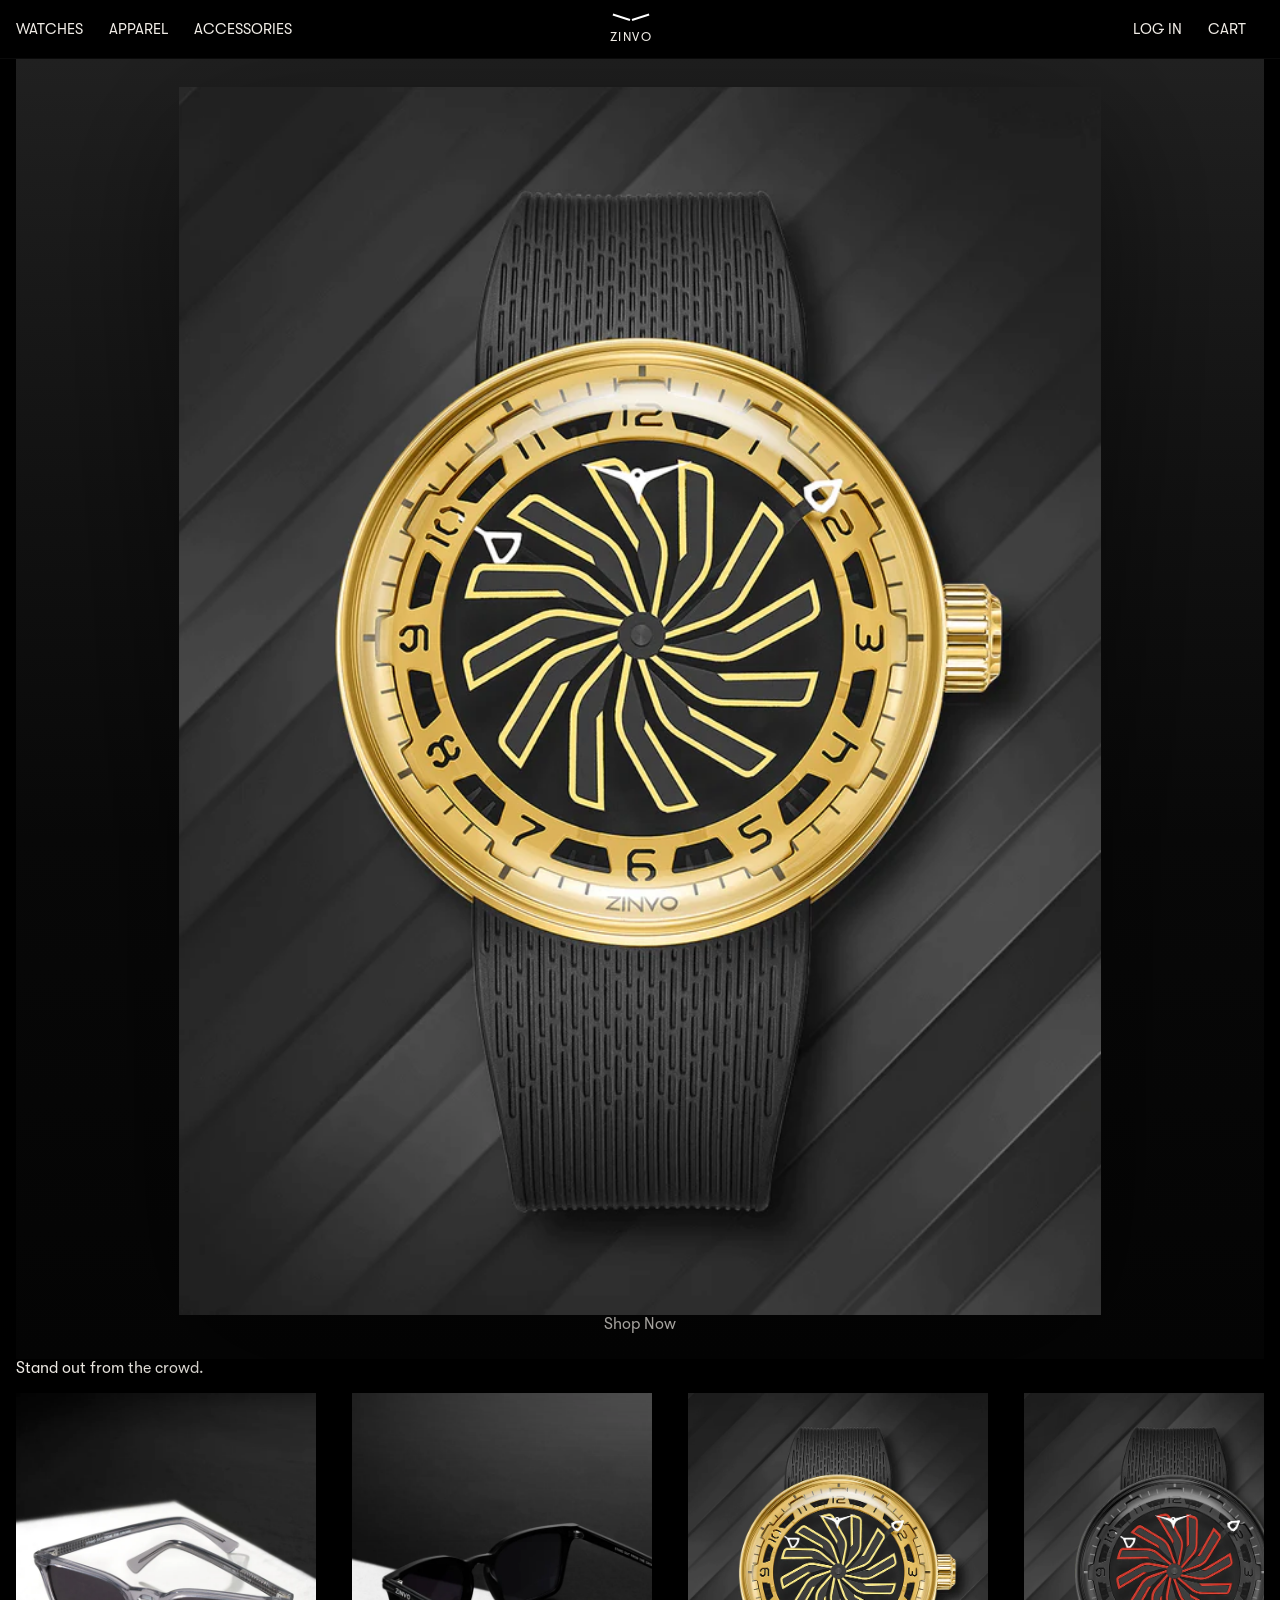
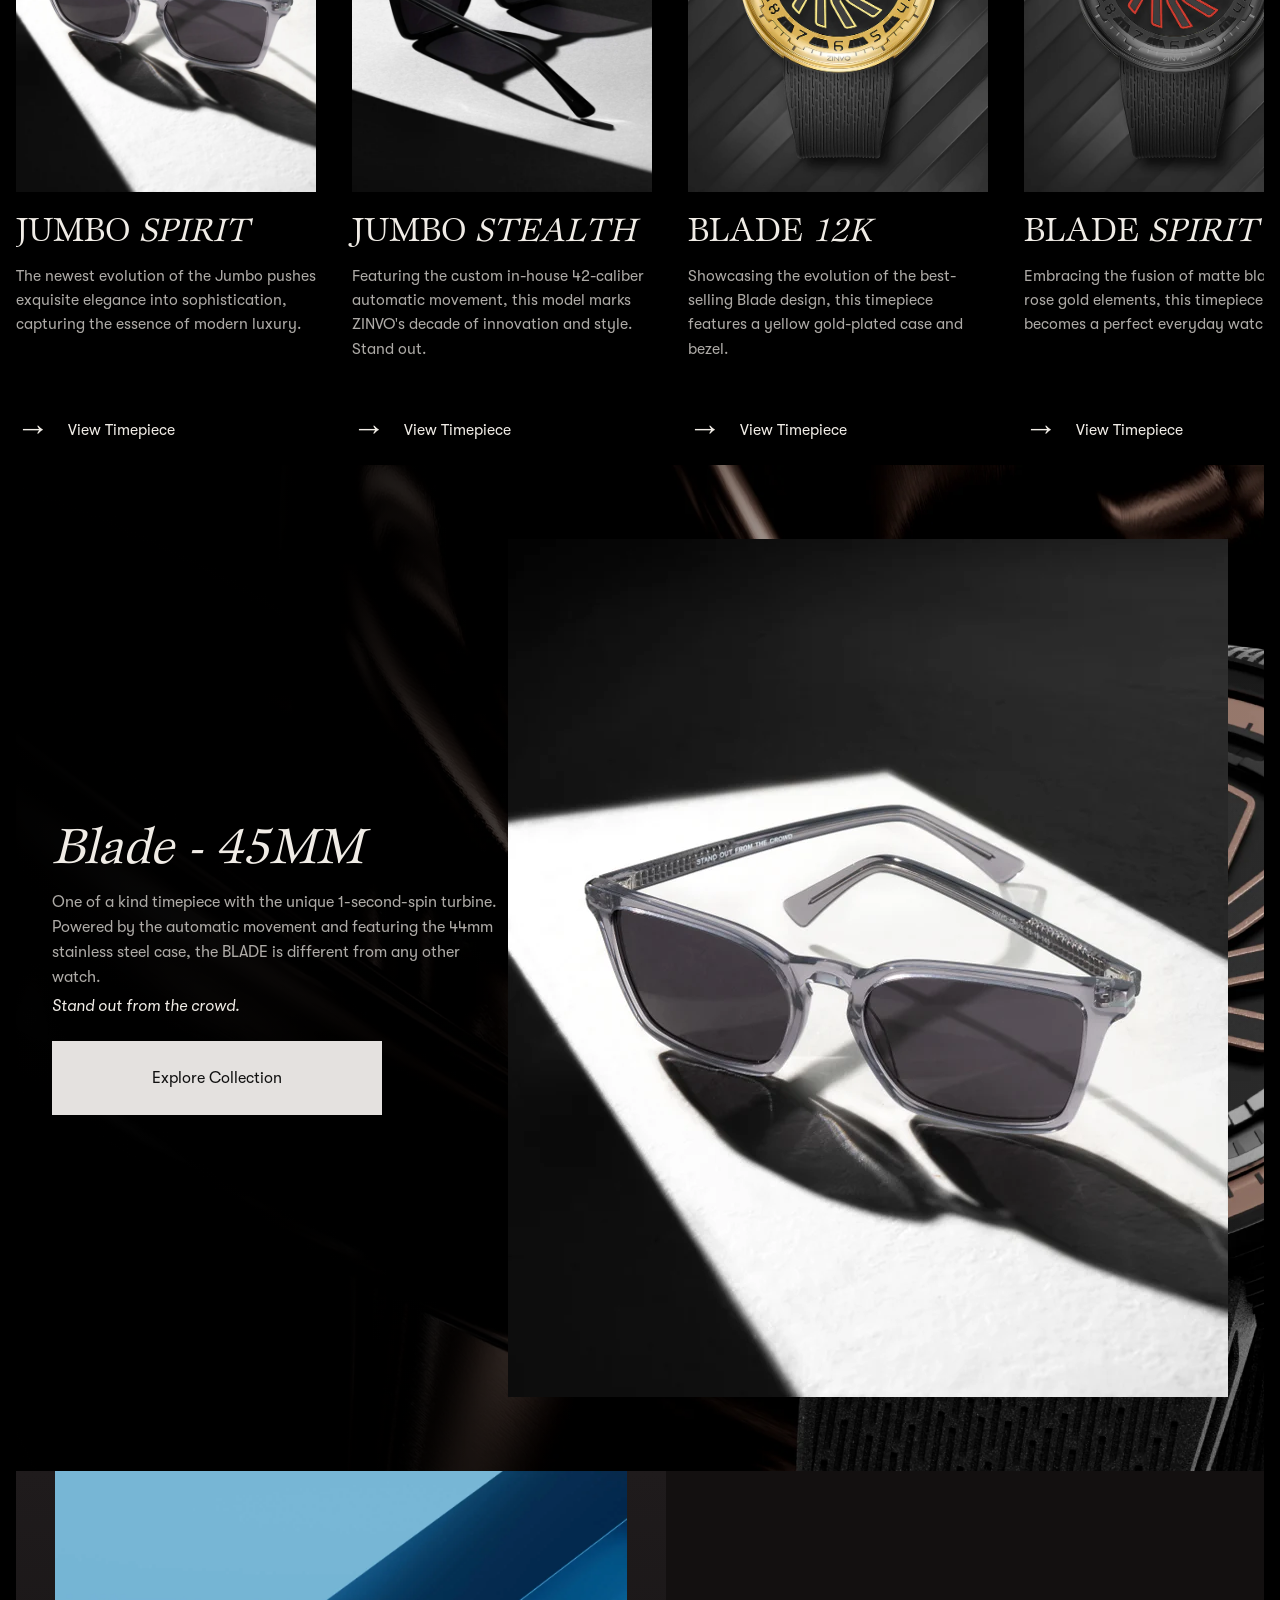
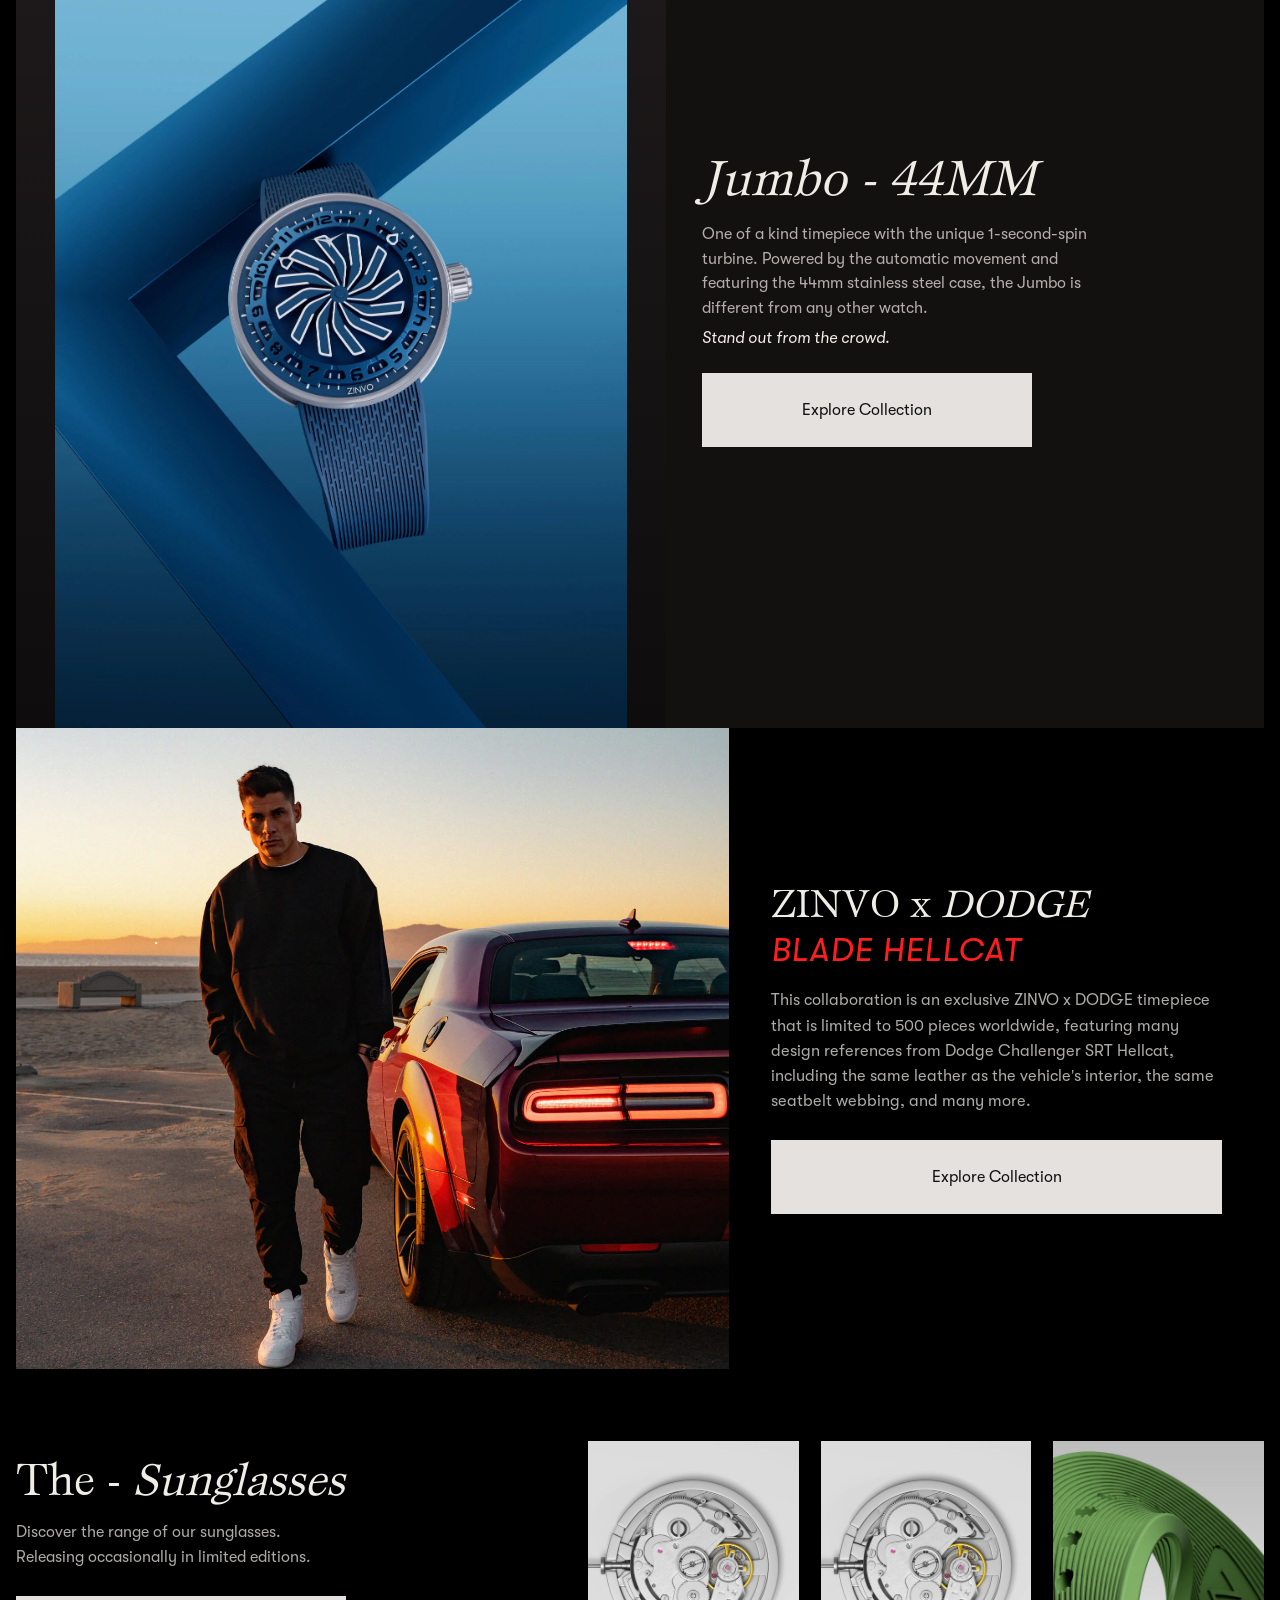
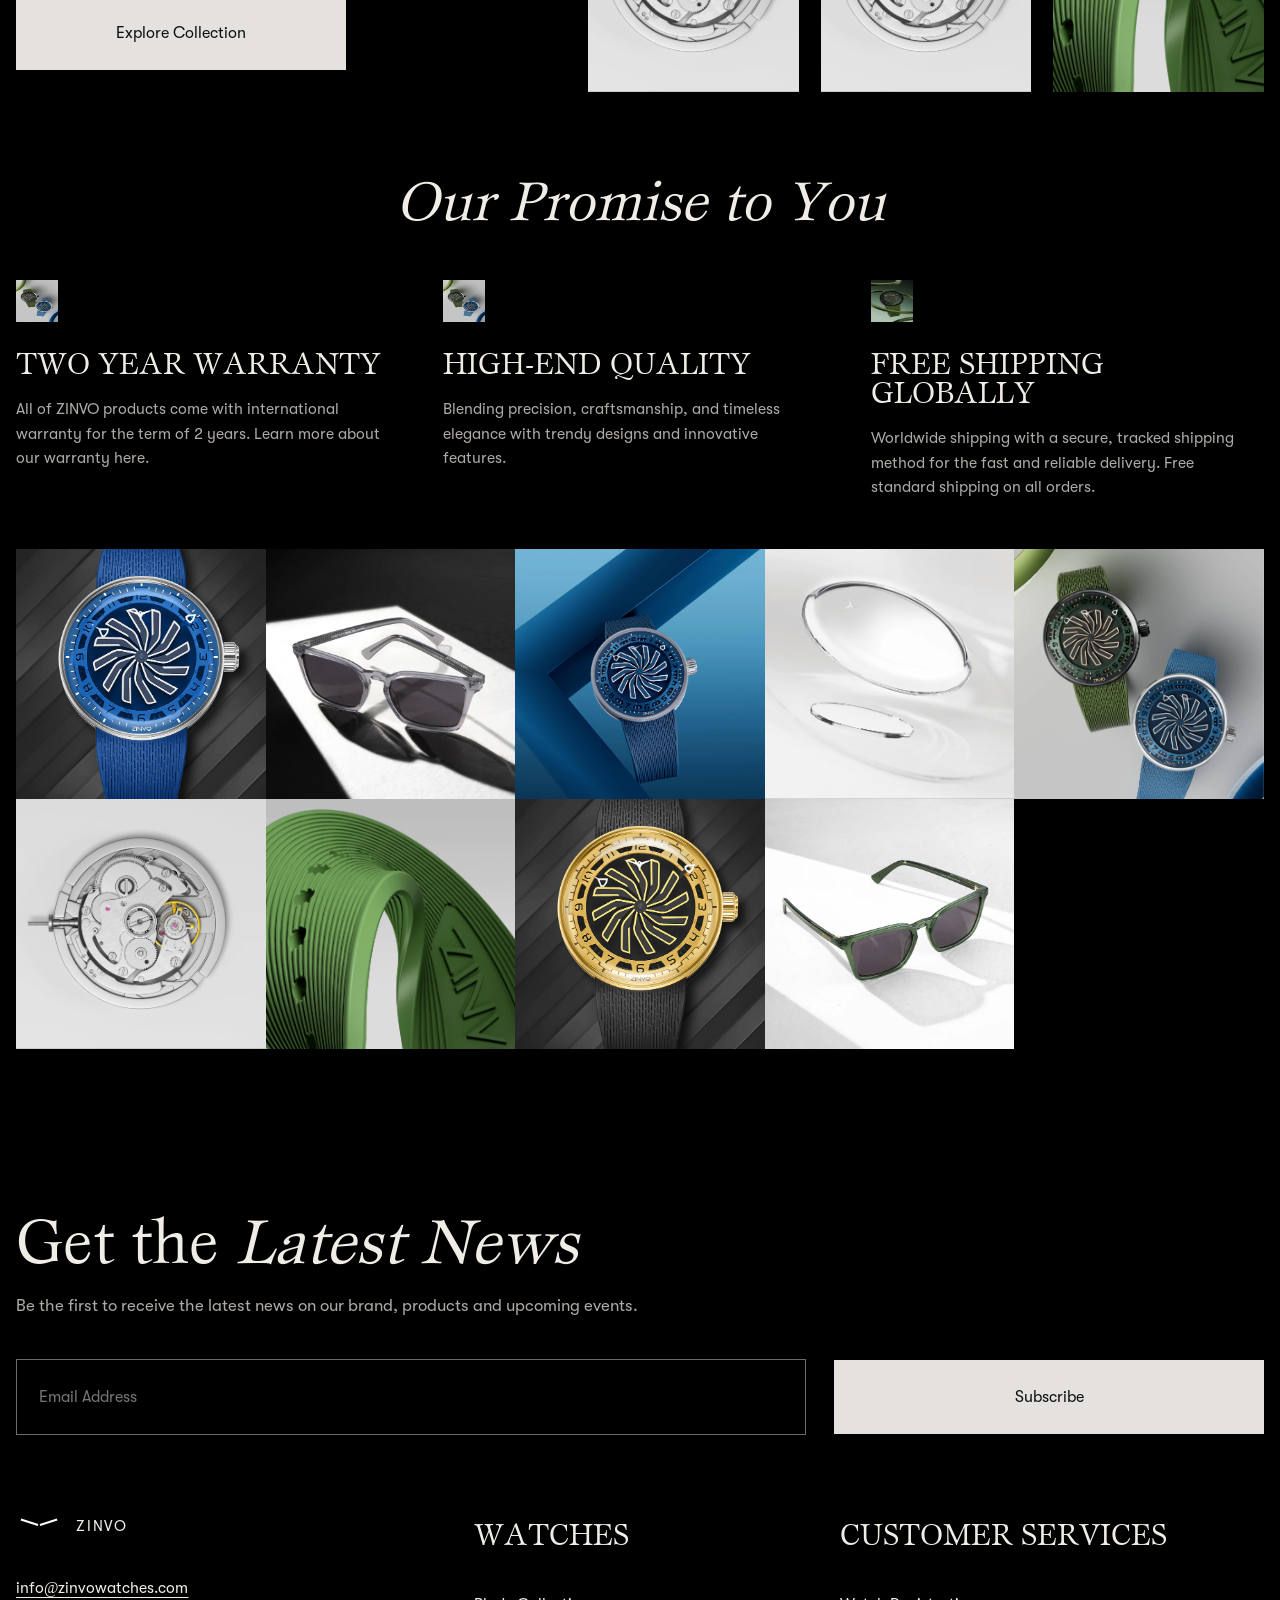
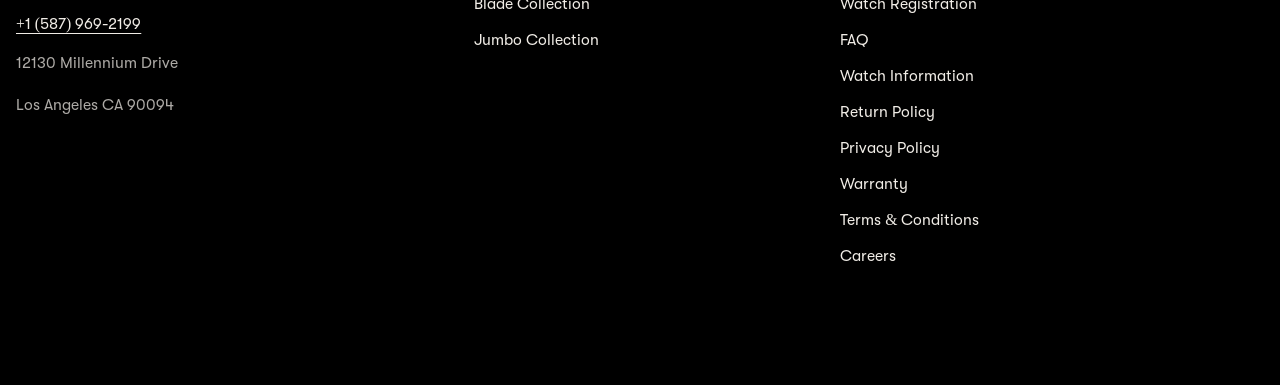
==== zenvo-watch-site/index.html @ ffb5965f "first commit" ====
<!doctype html>
<html lang="en">
<head>
  <meta charset="utf-8" />
  <meta name="viewport" content="width=device-width, initial-scale=1" />
  <title>Zinvo Watches</title>
  <meta
    name="description"
    content="Luxury-inspired Zinvo watch showcase with featured arrivals, collections, and accessories."
  />
  <link rel="stylesheet" href="css/styles.css" />
</head>
<body>
  <header class="site-header">
    <nav class="topbar" aria-label="Primary">
      <div class="topbar-group topbar-group-left">
        <a href="#arrivals" class="top-link">WATCHES</a>
        <a href="#sunglasses" class="top-link">APPAREL</a>
        <a href="#sunglasses" class="top-link">ACCESSORIES</a>
      </div>

      <a href="#top" class="brand" aria-label="Zinvo home">
        <span class="brand-mark" aria-hidden="true"></span>
        <span class="brand-text">ZINVO</span>
      </a>

      <div class="topbar-group topbar-group-right">
        <a href="#newsletter" class="top-link">LOG IN</a>
        <a href="#newsletter" class="top-link">CART</a>
      </div>

      <button
        id="menu-toggle"
        class="menu-toggle"
        type="button"
        aria-expanded="false"
        aria-controls="mobile-menu"
        aria-label="Toggle menu"
      >
        <span></span>
        <span></span>
      </button>
    </nav>

    <nav id="mobile-menu" class="mobile-menu" aria-label="Mobile">
      <a href="#arrivals" class="mobile-link">WATCHES</a>
      <a href="#sunglasses" class="mobile-link">APPAREL</a>
      <a href="#sunglasses" class="mobile-link">ACCESSORIES</a>
      <a href="#newsletter" class="mobile-link">LOG IN</a>
      <a href="#newsletter" class="mobile-link">CART</a>
    </nav>
  </header>

  <main id="top">
    <section class="hero" aria-labelledby="hero-title">
      <div class="hero-stage">
        <img
          class="hero-visual"
          src="assets/images/blade-12k.webp"
          alt="Three Zinvo turbine watches"
        />
      </div>
      <a href="#arrivals" id="hero-title" class="hero-shop-link">Shop Now</a>
    </section>

 Stand out from the crowd.</p>
      </div>

      <div class="arrivals-rail">
        <article class="arrival-card">
          <img
            class="arrival-image"
            src="assets/images/showcase-sunglasses-2.webp"
            alt="Jumbo Spirit watch"
          />
          <div class="arrival-copy">
            <h3 class="arrival-name">Jumbo <em>Spirit</em></h3>
            <p class="arrival-description">
              The newest evolution of the Jumbo pushes exquisite elegance into sophistication,
              capturing the essence of modern luxury.
            </p>
            <a href="#jumbo-feature" class="arrival-link">
              <span class="arrival-arrow" aria-hidden="true">&rarr;</span>
              <span>View Timepiece</span>
            </a>
          </div>
        </article>

        <article class="arrival-card">
          <img
            class="arrival-image"
            src="assets/images/showcase-sunglasses-3.webp"
            alt="Jumbo Stealth watch"
          />
          <div class="arrival-copy">
            <h3 class="arrival-name">Jumbo <em>Stealth</em></h3>
            <p class="arrival-description">
              Featuring the custom in-house 42-caliber automatic movement, this model marks
              ZINVO&#39;s decade of innovation and style. Stand out.
            </p>
            <a href="#jumbo-feature" class="arrival-link">
              <span class="arrival-arrow" aria-hidden="true">&rarr;</span>
              <span>View Timepiece</span>
            </a>
          </div>
        </article>

        <article class="arrival-card">
          <img
            class="arrival-image"
            src="assets/images/blade-12k.webp"
            alt="Blade 12K watch"
          />
          <div class="arrival-copy">
            <h3 class="arrival-name">Blade <em>12K</em></h3>
            <p class="arrival-description">
              Showcasing the evolution of the best-selling Blade design, this timepiece features
              a yellow gold-plated case and bezel.
            </p>
            <a href="#blade-feature" class="arrival-link">
              <span class="arrival-arrow" aria-hidden="true">&rarr;</span>
              <span>View Timepiece</span>
            </a>
          </div>
        </article>

        <article class="arrival-card">
          <img
            class="arrival-image"
            src="assets/images/blade-corsa.webp"
            alt="Blade Spirit watch"
          />
          <div class="arrival-copy">
            <h3 class="arrival-name">Blade <em>Spirit</em></h3>
            <p class="arrival-description">
              Embracing the fusion of matte black with rose gold elements, this timepiece becomes
              a perfect everyday watch.
            </p>
            <a href="#blade-feature" class="arrival-link">
              <span class="arrival-arrow" aria-hidden="true">&rarr;</span>
              <span>View Timepiece</span>
            </a>
          </div>
        </article>

        <article class="arrival-card">
          <img
            class="arrival-image"
            src="assets/images/showcase-sunglasses-1.webp"
            alt="Blade Cobalt watch"
          />
          <div class="arrival-copy">
            <h3 class="arrival-name">Blade <em>Cobalt</em></h3>
            <p class="arrival-description">
              The ever-evolving timepiece with stainless steel case and blue plated bezel seamlessly
              integrates with the unique turbine dial.
            </p>
            <a href="#blade-feature" class="arrival-link">
              <span class="arrival-arrow" aria-hidden="true">&rarr;</span>
              <span>View Timepiece</span>
            </a>
          </div>
        </article>

        <article class="arrival-card">
          <img
            class="arrival-image"
            src="assets/images/blade-spirit.webp"
            alt="Blade Corsa watch"
          />
          <div class="arrival-copy">
            <h3 class="arrival-name">Blade <em>Corsa</em></h3>
            <p class="arrival-description">
              Characterized by a striking sports colorway, the Corsa amplifies the Blade silhouette
              with sharper, more aggressive energy.
            </p>
            <a href="#blade-feature" class="arrival-link">
              <span class="arrival-arrow" aria-hidden="true">&rarr;</span>
              <span>View Timepiece</span>
            </a>
          </div>
        </article>
      </div>
    </section>

    <section id="blade-feature" class="feature-panel feature-panel-blade" aria-labelledby="blade-title">
            <div class="feature-jumbo-media">
      </div>
      <div class="feature-copy feature-copy-overlay">
        <h2 id="blade-title" class="feature-title">Blade - 45MM</h2>
        <p class="feature-text">
          One of a kind timepiece with the unique 1-second-spin turbine. Powered by the
          automatic movement and featuring the 44mm stainless steel case, the BLADE is
          different from any other watch.
        </p>
        <p class="feature-highlight">Stand out from the crowd.</p>
        <a href="#arrivals" class="feature-button">Explore Collection</a>
        
      </div>
          <img
          class="feature-jumbo-image"
          src="assets/images/showcase-sunglasses-2.webp"
          alt="Jumbo watch feature image"
        />
    </section>

    <section id="jumbo-feature" class="feature-panel feature-panel-jumbo" aria-labelledby="jumbo-title">
      <div class="feature-jumbo-media">
        <img
          class="feature-jumbo-image"
          src="assets/images/gallery-1.webp"
          alt="Jumbo watch feature image"
        />
      </div>

      <div class="feature-copy feature-copy-side">
        <h2 id="jumbo-title" class="feature-title">Jumbo - 44MM</h2>
        <p class="feature-text">
          One of a kind timepiece with the unique 1-second-spin turbine. Powered by the
          automatic movement and featuring the 44mm stainless steel case, the Jumbo is
          different from any other watch.
        </p>
        <p class="feature-highlight">Stand out from the crowd.</p>
        <a href="#arrivals" class="feature-button">Explore Collection</a>
      </div>
    </section>

    <section class="collab-panel" aria-labelledby="collab-title">
      <div class="collab-media">
        <img
          class="collab-image"
          src="assets/images/showcase-collab-1.webp"
          alt="Zinvo collaboration with Dodge"
        />
      </div>

      <div class="collab-copy">
        <h2 id="collab-title" class="collab-title">ZINVO x <em>DODGE</em></h2>
        <p class="collab-product">BLADE HELLCAT</p>
        <p class="collab-text">
          This collaboration is an exclusive ZINVO x DODGE timepiece that is limited to 500 pieces
          worldwide, featuring many design references from Dodge Challenger SRT Hellcat, including
          the same leather as the vehicle&#39;s interior, the same seatbelt webbing, and many more.
        </p>
        <a href="#arrivals" class="feature-button">Explore Collection</a>
      </div>
    </section>

    <section id="sunglasses" class="sunglasses-section" aria-labelledby="sunglasses-title">
      <div class="sunglasses-copy">
        <h2 id="sunglasses-title" class="sunglasses-title">The - <em>Sunglasses</em></h2>
        <p class="sunglasses-text">
          Discover the range of our sunglasses. Releasing occasionally in limited editions.
        </p>
        <a href="#newsletter" class="feature-button">Explore Collection</a>
      </div>

      <div class="sunglasses-grid">
        <img src="assets/images/gallery-3.png" alt="Green Zinvo sunglasses" />
        <img src="assets/images/gallery-3.png" alt="Clear Zinvo sunglasses" />
        <img src="assets/images/gallery-4.png" alt="Black Zinvo sunglasses" />
      </div>
    </section>

    <section class="promise-section" aria-labelledby="promise-title">
      <h2 id="promise-title" class="promise-title">Our Promise to You</h2>

      <div class="promise-grid">
        <article class="promise-card">
          <img src="assets/images/gallery-5.jpg" alt="" class="promise-icon" />
          <h3 class="promise-heading">Two Year Warranty</h3>
          <p class="promise-text">
            All of ZINVO products come with international warranty for the term of 2 years.
            Learn more about our warranty here.
          </p>
        </article>

        <article class="promise-card">
          <img src="assets/images/gallery-5.jpg" alt="" class="promise-icon" />
          <h3 class="promise-heading">High-End Quality</h3>
          <p class="promise-text">
            Blending precision, craftsmanship, and timeless elegance with trendy designs
            and innovative features.
          </p>
        </article>

        <article class="promise-card">
          <img src="assets/images/gallery-7.jpg" alt="" class="promise-icon" />
          <h3 class="promise-heading">Free Shipping Globally</h3>
          <p class="promise-text">
            Worldwide shipping with a secure, tracked shipping method for the fast and reliable
            delivery. Free standard shipping on all orders.
          </p>
        </article>
      </div>

      <div class="gallery-grid">
        <img src="assets/images/blade-cobalt.webp" alt="Blade Cobalt watch" />
        <img src="assets/images/showcase-sunglasses-2.webp" alt="Clear sunglasses" />
        <img src="assets/images/gallery-1.webp" alt="Green and blue Zinvo watches" />
        <img src="assets/images/gallery-6.png" alt="Watch glass detail" />
        <img src="assets/images/gallery-5.jpg" alt="Green watch detail" />
        <img src="assets/images/gallery-3.png" alt="Mechanical watch movement" />
        <img src="assets/images/gallery-4.png" alt="Green Zinvo strap detail" />
        <img src="assets/images/blade-12k.webp" alt="Blade 12K watch" />
        <img src="assets/images/showcase-sunglasses-1.webp" alt="Green sunglasses" />
      </div>
    </section>

    <section id="newsletter" class="newsletter-section" aria-labelledby="newsletter-title">
      <div class="newsletter-head">
        <h2 id="newsletter-title" class="newsletter-title">Get the <em>Latest News</em></h2>
        <p class="newsletter-subtitle">
          Be the first to receive the latest news on our brand, products and upcoming events.
        </p>
      </div>

      <form class="newsletter-form">
        <input type="email" class="newsletter-input" placeholder="Email Address" aria-label="Email Address" />
        <button type="submit" class="newsletter-button">Subscribe</button>
      </form>

      <div class="footer-grid">
        <div class="footer-column footer-brand-column">
          <div class="footer-logo">
            <span class="brand-mark" aria-hidden="true"></span>
            <span class="footer-logo-text">ZINVO</span>
          </div>
          <a href="mailto:info@zinvowatches.com" class="footer-link">info@zinvowatches.com</a>
          <a href="tel:+15879692199" class="footer-link">+1 (587) 969-2199</a>
          <p class="footer-address">12130 Millennium Drive</p>
          <p class="footer-address">Los Angeles CA 90094</p>
        </div>

        <div class="footer-column">
          <h3 class="footer-heading">WATCHES</h3>
          <a href="#blade-feature" class="footer-link">Blade Collection</a>
          <a href="#jumbo-feature" class="footer-link">Jumbo Collection</a>
        </div>

        <div class="footer-column">
          <h3 class="footer-heading">CUSTOMER SERVICES</h3>
          <a href="#newsletter" class="footer-link">Watch Registration</a>
          <a href="#newsletter" class="footer-link">FAQ</a>
          <a href="#newsletter" class="footer-link">Watch Information</a>
          <a href="#newsletter" class="footer-link">Return Policy</a>
          <a href="#newsletter" class="footer-link">Privacy Policy</a>
          <a href="#newsletter" class="footer-link">Warranty</a>
          <a href="#newsletter" class="footer-link">Terms &amp; Conditions</a>
          <a href="#newsletter" class="footer-link">Careers</a>
        </div>
      </div>
    </section>
  </main>

  <script src="js/script.js"></script>
</body>
</html>
---- zenvo-watch-site/css/styles.css ----
@font-face {
  font-family: "GT Walsheim";
  src: url("../assets/fonts/gt-walsheim/GT-Walsheim-Black-Trial-BF651b7fc736a5b.otf") format("opentype");
  font-weight: 900;
  font-style: normal;
}

@font-face {
  font-family: "GT Walsheim";
  src: url("../assets/fonts/gt-walsheim/GT-Walsheim-Black-Oblique-Trial-BF651b7fc5608e6.otf") format("opentype");
  font-weight: 900;
  font-style: italic;
}

@font-face {
  font-family: "GT Walsheim";
  src: url("../assets/fonts/gt-walsheim/GT-Walsheim-Bold-Trial-BF651b7fc737c57.otf") format("opentype");
  font-weight: 700;
  font-style: normal;
}

@font-face {
  font-family: "GT Walsheim";
  src: url("../assets/fonts/gt-walsheim/GT-Walsheim-Bold-Oblique-Trial-BF651b7fc5f06a0.otf") format("opentype");
  font-weight: 700;
  font-style: italic;
}

@font-face {
  font-family: "GT Walsheim";
  src: url("../assets/fonts/gt-walsheim/GT-Walsheim-Regular-Trial-BF651b7fc71a47d.otf") format("opentype");
  font-weight: 400;
  font-style: normal;
}

@font-face {
  font-family: "GT Walsheim";
  src: url("../assets/fonts/gt-walsheim/GT-Walsheim-Regular-Oblique-Trial-BF651b7fc67342f.otf") format("opentype");
  font-weight: 400;
  font-style: italic;
}

@font-face {
  font-family: "GT Walsheim";
  src: url("../assets/fonts/gt-walsheim/GT-Walsheim-Light-Trial-BF651b7fc714941.otf") format("opentype");
  font-weight: 300;
  font-style: normal;
}

@font-face {
  font-family: "GT Walsheim";
  src: url("../assets/fonts/gt-walsheim/GT-Walsheim-Light-Oblique-Trial-BF651b7fc6b04a3.otf") format("opentype");
  font-weight: 300;
  font-style: italic;
}

@font-face {
  font-family: "GT Walsheim";
  src: url("../assets/fonts/gt-walsheim/GT-Walsheim-Thin-Trial-BF651b7fc728c4c.otf") format("opentype");
  font-weight: 100;
  font-style: normal;
}

@font-face {
  font-family: "GT Walsheim";
  src: url("../assets/fonts/gt-walsheim/GT-Walsheim-Thin-Oblique-Trial-BF651b7fc66311a.otf") format("opentype");
  font-weight: 100;
  font-style: italic;
}

@font-face {
  font-family: "Georgia";
  src: url("../assets/fonts/Georgia.woff2") format("woff2");
  font-weight: normal;
  font-style: normal;
}

:root {
  --bg: #000000;
  --panel: #100e0e;
  --panel-soft: #151212;
  --text: #f0ece6;
  --muted: rgba(240, 236, 230, 0.72);
  --line: rgba(255, 255, 255, 0.08);
  --button-bg: #e4e1df;
  --button-text: #111111;
  --rose: #c59b90;
  --shadow: 0 28px 70px rgba(0, 0, 0, 0.36);
}

* {
  box-sizing: border-box;
}

html,
body {
  min-height: 100%;
  margin: 0;
}

html {
  scroll-behavior: smooth;
}

body {
  background: #000000;
  color: var(--text);
  font-family: "GT Walsheim", "Times New Roman", Times, serif;
  overflow-x: hidden;
  -webkit-font-smoothing: antialiased;
}

img {
  display: block;
  max-width: 100%;
}

a {
  color: inherit;
  text-decoration: none;
}

button,
input {
  font: inherit;
}

.site-header {
  position: sticky;
  top: 0;
  z-index: 20;
  background: rgba(0, 0, 0, 0.96);
  border-bottom: 1px solid rgba(255, 255, 255, 0.04);
}

.topbar,
.mobile-menu,
main {
  width: min(1660px, calc(100vw - 32px));
  margin: 0 auto;
}

.topbar {
  display: grid;
  grid-template-columns: 1fr auto 1fr auto;
  align-items: center;
  min-height: 58px;
  gap: 18px;
}

.topbar-group {
  display: flex;
  align-items: center;
  gap: clamp(14px, 2vw, 34px);
}

.topbar-group-right {
  justify-content: flex-end;
}

.top-link,
.mobile-link {
  font-size: 0.93rem;
  color: var(--text);
  transition: opacity 180ms ease;
}

.top-link:hover,
.top-link:focus-visible,
.mobile-link:hover,
.mobile-link:focus-visible {
  opacity: 0.72;
}

.brand {
  display: inline-flex;
  flex-direction: column;
  align-items: center;
  justify-content: center;
  gap: 2px;
}

.brand-mark {
  position: relative;
  width: 46px;
  height: 12px;
}

.brand-mark::before,
.brand-mark::after {
  content: "";
  position: absolute;
  top: 4px;
  width: 18px;
  height: 2px;
  background: #ffffff;
}

.brand-mark::before {
  left: 4px;
  transform: rotate(18deg);
  transform-origin: right center;
}

.brand-mark::after {
  right: 4px;
  transform: rotate(-18deg);
  transform-origin: left center;
}

.brand-text {
  font-size: 0.8rem;
  letter-spacing: 0.12em;
}

.menu-toggle {
  display: none;
  justify-self: end;
  width: 42px;
  height: 42px;
  padding: 0;
  border: 0;
  background: transparent;
  cursor: pointer;
}

.menu-toggle span {
  display: block;
  width: 18px;
  height: 1px;
  margin: 6px auto;
  background: #ffffff;
}

.mobile-menu {
  display: none;
  flex-direction: column;
  gap: 16px;
  padding: 0 0 18px;
}

.mobile-menu.is-open {
  display: flex;
}

main {
  padding: 0 0 120px;
}

.hero {
  display: flex;
  flex-direction: column;
  align-items: center;
  justify-content: space-between;
  min-height: calc(100vh - 58px);
  padding: 28px 0 18px;
  background:
    radial-gradient(circle at center, rgba(111, 111, 111, 0.42), rgba(28, 28, 28, 0.14) 24%, transparent 52%),
    linear-gradient(180deg, #212121 0%, #121212 34%, #090909 60%, #050505 100%);
}

.hero-stage {
  display: grid;
  place-items: center;
  width: min(100%, 1600px);
  flex: 1;
}

.hero-visual {
  width: min(72vw, 1100px);
  object-fit: contain;
  filter: drop-shadow(0 36px 80px rgba(0, 0, 0, 0.5));
}

.hero-shop-link {
  padding-bottom: 8px;
  font-size: 1rem;
}

.arrivals {
  padding: 78px 0 100px;
  background: #000000;
}

.arrivals-head {
  text-align: center;
  padding: 0 0 38px;
}

.arrivals-title,
.feature-title,
.sunglasses-title,
.promise-title,
.newsletter-title,
.collab-title,
.arrival-name,
.promise-heading,
.footer-heading {
  font-family: Georgia, "Times New Roman", Times, serif;
  font-weight: 400;
}

.arrivals-title {
  margin: 0;
  font-size: clamp(3rem, 4vw, 4.6rem);
  line-height: 0.95;
}

.arrivals-title em,
.sunglasses-title em,
.collab-title em,
.newsletter-title em,
.arrival-name em {
  font-style: italic;
}

.arrivals-subtitle {
  margin: 16px 0 0;
  color: var(--muted);
  font-size: 1.05rem;
}

.arrivals-rail {
  display: flex;
  gap: 36px;
  overflow-x: auto;
  padding: 0 0 18px;
  scrollbar-width: thin;
  scrollbar-color: rgba(255, 255, 255, 0.18) transparent;
}

.arrivals-rail::-webkit-scrollbar {
  height: 10px;
}

.arrivals-rail::-webkit-scrollbar-thumb {
  border-radius: 999px;
  background: rgba(255, 255, 255, 0.18);
}

.arrival-card {
  flex: 0 0 clamp(300px, 20vw, 368px);
  min-width: 300px;
}

.arrival-image {
  width: 100%;
  aspect-ratio: 720 / 959;
  object-fit: cover;
  background: #111111;
}

.arrival-copy {
  padding-top: 22px;
}

.arrival-name {
  margin: 0;
  font-size: clamp(2.1rem, 2.6vw, 3rem);
  line-height: 0.94;
  text-transform: uppercase;
}

.arrival-description,
.feature-text,
.collab-text,
.sunglasses-text,
.promise-text,
.newsletter-subtitle,
.footer-address {
  color: var(--muted);
  line-height: 1.55;
}

.arrival-description {
  min-height: 120px;
  margin: 18px 0 30px;
  font-size: 0.98rem;
}

.arrival-link {
  display: inline-flex;
  align-items: center;
  gap: 18px;
  font-size: 0.98rem;
}

.arrival-arrow {
  font-size: 2.1rem;
  line-height: 1;
  transform: translateY(-2px);
}

.feature-panel,
.collab-panel,
.sunglasses-section,
.promise-section,
.newsletter-section {
  margin-top: 0;
}

.feature-panel-blade {
  display: flex;
  align-items: center;
  min-height: 760px;
  padding: 74px 36px;
  background:
    linear-gradient(90deg, rgba(0, 0, 0, 0.98) 0%, rgba(0, 0, 0, 0.92) 18%, rgba(0, 0, 0, 0.7) 38%, rgba(0, 0, 0, 0.12) 72%),
    url("../assets/images/showcase-1.webp") center center / cover no-repeat;
}

.feature-copy {
  max-width: 470px;
}

.feature-copy-overlay {
  margin-left: 0;
}

.feature-title {
  margin: 0 0 20px;
  font-size: clamp(2.7rem, 4vw, 4.3rem);
  line-height: 0.96;
  font-style: italic;
}

.feature-text {
  margin: 0;
  font-size: clamp(1rem, 1.18vw, 1.24rem);
}

.feature-highlight {
  margin: 8px 0 0;
  font-size: clamp(1rem, 1.18vw, 1.2rem);
  font-weight: 500;
  font-style: italic;
}

.feature-button,
.newsletter-button {
  display: inline-flex;
  justify-content: center;
  align-items: center;
  min-width: 330px;
  min-height: 74px;
  margin-top: 26px;
  background: var(--button-bg);
  color: var(--button-text);
  transition: transform 180ms ease, background-color 180ms ease;
}

.feature-button:hover,
.feature-button:focus-visible,
.newsletter-button:hover,
.newsletter-button:focus-visible {
  transform: translateY(-2px);
  background: #ffffff;
}

.feature-panel-jumbo {
  display: grid;
  grid-template-columns: minmax(340px, 1fr) minmax(320px, 0.92fr);
  align-items: center;
  min-height: 820px;
  background: #131010;
}

.feature-jumbo-media {
  display: flex;
  align-items: center;
  justify-content: center;
  min-height: 100%;
  background:
    radial-gradient(circle at 42% 30%, rgba(153, 153, 153, 0.28), transparent 24%),
    linear-gradient(180deg, #1f1b1c 0%, #0e0c0c 100%);
}

.feature-jumbo-image {
  width: min(88%, 920px);
  object-fit: contain;
}

.feature-copy-side {
  padding: 44px 36px;
}

.collab-panel {
  display: grid;
  grid-template-columns: minmax(420px, 1.2fr) minmax(320px, 0.9fr);
  align-items: stretch;
  background: #000000;
  min-height: 620px;
}

.collab-media {
  min-height: 100%;
}

.collab-image {
  width: 100%;
  height: 100%;
  object-fit: cover;
}

.collab-copy {
  display: flex;
  flex-direction: column;
  justify-content: center;
  padding: 46px 42px;
}

.collab-title {
  margin: 0;
  font-size: clamp(2.4rem, 3.1vw, 4rem);
  line-height: 1;
}

.collab-product {
  margin: 8px 0 18px;
  color: #ff1e1e;
  font-family: "GT Walsheim", "Times New Roman", Times, serif;
  font-size: clamp(2rem, 2.6vw, 3rem);
  font-style: italic;
  font-weight: 500;
  letter-spacing: 0.03em;
}

.collab-text {
  margin: 0;
  font-size: 1.02rem;
}

.sunglasses-section {
  display: grid;
  grid-template-columns: minmax(280px, 0.8fr) minmax(500px, 1fr);
  gap: 32px;
  align-items: start;
  padding: 72px 0 54px;
}

.sunglasses-copy {
  padding: 16px 0;
}

.sunglasses-title {
  margin: 0 0 18px;
  font-size: clamp(2.6rem, 3.6vw, 4.2rem);
  line-height: 0.98;
}

.sunglasses-text {
  max-width: 320px;
  margin: 0;
  font-size: 1rem;
}

.sunglasses-grid {
  display: grid;
  grid-template-columns: repeat(3, minmax(0, 1fr));
  gap: 22px;
}

.sunglasses-grid img {
  width: 100%;
  aspect-ratio: 720 / 858;
  object-fit: cover;
}

.promise-section {
  padding: 28px 0 84px;
}

.promise-title {
  margin: 0 0 52px;
  text-align: center;
  font-size: clamp(3rem, 4.4vw, 5rem);
  line-height: 0.96;
  font-style: italic;
}

.promise-grid {
  display: grid;
  grid-template-columns: repeat(3, minmax(0, 1fr));
  gap: 34px;
}

.promise-card {
  padding-right: 16px;
}

.promise-icon {
  width: 42px;
  height: 42px;
}

.promise-heading {
  margin: 28px 0 18px;
  font-size: clamp(1.9rem, 2.2vw, 3rem);
  line-height: 0.96;
  text-transform: uppercase;
}

.promise-text {
  margin: 0;
  font-size: 0.98rem;
}

.gallery-grid {
  display: grid;
  grid-template-columns: repeat(5, minmax(0, 1fr));
  gap: 0;
  margin-top: 50px;
}

.gallery-grid img {
  width: 100%;
  aspect-ratio: 1 / 1;
  object-fit: cover;
}

.newsletter-section {
  padding: 78px 0 0;
}

.newsletter-head {
  max-width: 980px;
}

.newsletter-title {
  margin: 0;
  font-size: clamp(3rem, 5vw, 5.8rem);
  line-height: 0.94;
}

.newsletter-subtitle {
  margin: 22px 0 0;
  font-size: 1.05rem;
}

.newsletter-form {
  display: grid;
  grid-template-columns: minmax(300px, 1fr) 430px;
  gap: 28px;
  align-items: center;
  margin-top: 40px;
}

.newsletter-input {
  min-height: 76px;
  padding: 0 22px;
  border: 1px solid rgba(255, 255, 255, 0.42);
  background: transparent;
  color: var(--text);
  font-size: 1rem;
}

.newsletter-input::placeholder {
  color: rgba(255, 255, 255, 0.46);
}

.newsletter-button {
  width: 100%;
  margin-top: 0;
  border: 0;
  cursor: pointer;
}

.footer-grid {
  display: grid;
  grid-template-columns: 1.3fr 1fr 1.4fr;
  gap: 64px;
  padding: 82px 0 0;
}

.footer-logo {
  display: inline-flex;
  align-items: center;
  gap: 14px;
  margin-bottom: 26px;
}

.footer-logo-text {
  font-size: 0.94rem;
  letter-spacing: 0.12em;
}

.footer-heading {
  margin: 0 0 24px;
  font-size: 1.9rem;
  text-transform: uppercase;
}

.footer-column {
  display: flex;
  flex-direction: column;
  gap: 18px;
}

.footer-link,
.footer-address {
  margin: 0;
  font-size: 0.98rem;
}

.footer-brand-column .footer-link:first-of-type,
.footer-brand-column .footer-link:nth-of-type(2) {
  text-decoration: underline;
  text-underline-offset: 4px;
}

@media (max-width: 1180px) {
  .topbar {
    grid-template-columns: 1fr auto 1fr;
  }

  .topbar-group-right {
    display: none;
  }

  .hero-visual {
    width: min(86vw, 980px);
  }

  .feature-panel-jumbo,
  .collab-panel,
  .sunglasses-section {
    grid-template-columns: 1fr;
  }

  .feature-copy-side,
  .collab-copy {
    padding: 36px 28px 44px;
  }

  .promise-grid {
    grid-template-columns: 1fr;
    gap: 44px;
  }

  .gallery-grid {
    grid-template-columns: repeat(3, minmax(0, 1fr));
  }

  .newsletter-form,
  .footer-grid {
    grid-template-columns: 1fr;
  }
}

@media (max-width: 860px) {
  .topbar {
    grid-template-columns: 1fr auto auto;
    gap: 12px;
    min-height: 54px;
  }

  .topbar-group {
    display: none;
  }

  .menu-toggle {
    display: block;
  }

  .hero {
    min-height: calc(100vh - 54px);
  }

  .hero-stage {
    width: 100%;
  }

  .hero-visual {
    width: min(98vw, 820px);
  }

  .arrivals {
    padding-top: 62px;
  }

  .arrivals-rail {
    gap: 24px;
  }

  .arrival-card {
    flex-basis: min(82vw, 340px);
  }

  .feature-panel-blade {
    min-height: 660px;
    padding: 26px 22px 34px;
    align-items: flex-end;
    background:
      linear-gradient(180deg, rgba(0, 0, 0, 0.12) 0%, rgba(0, 0, 0, 0.42) 24%, rgba(0, 0, 0, 0.88) 64%, rgba(0, 0, 0, 0.98) 100%),
      linear-gradient(90deg, rgba(0, 0, 0, 0.96) 0%, rgba(0, 0, 0, 0.72) 36%, rgba(0, 0, 0, 0.12) 72%),
      url("../assets/images/showcase-1.webp") 74% center / cover no-repeat;
  }

  .feature-copy {
    max-width: 34rem;
  }

  .feature-button,
  .newsletter-button {
    min-width: 0;
    width: 100%;
  }

  .sunglasses-grid {
    grid-template-columns: 1fr;
  }

  .gallery-grid {
    grid-template-columns: repeat(2, minmax(0, 1fr));
  }
}

@media (max-width: 640px) {
  .topbar,
  .mobile-menu,
  main {
    width: calc(100vw - 24px);
  }

  .hero {
    padding: 16px 0 18px;
  }

  .hero-visual {
    width: min(112vw, 720px);
  }

  .arrivals-title {
    font-size: 2.7rem;
  }

  .arrivals-subtitle {
    font-size: 0.98rem;
  }

  .arrival-name {
    font-size: 2rem;
  }

  .arrival-description {
    min-height: auto;
    margin-bottom: 22px;
  }

  .feature-copy-side {
    padding: 28px 20px 36px;
  }

  .collab-copy,
  .sunglasses-copy {
    padding-left: 0;
    padding-right: 0;
  }

  .promise-title {
    font-size: 2.8rem;
  }

  .newsletter-title {
    font-size: 3rem;
  }

  .feature-button,
  .newsletter-button,
  .newsletter-input {
    min-height: 64px;
  }

  .gallery-grid {
    grid-template-columns: 1fr;
  }
}

@media (prefers-reduced-motion: reduce) {
  html {
    scroll-behavior: auto;
  }

  *,
  *::before,
  *::after {
    transition: none !important;
  }
}
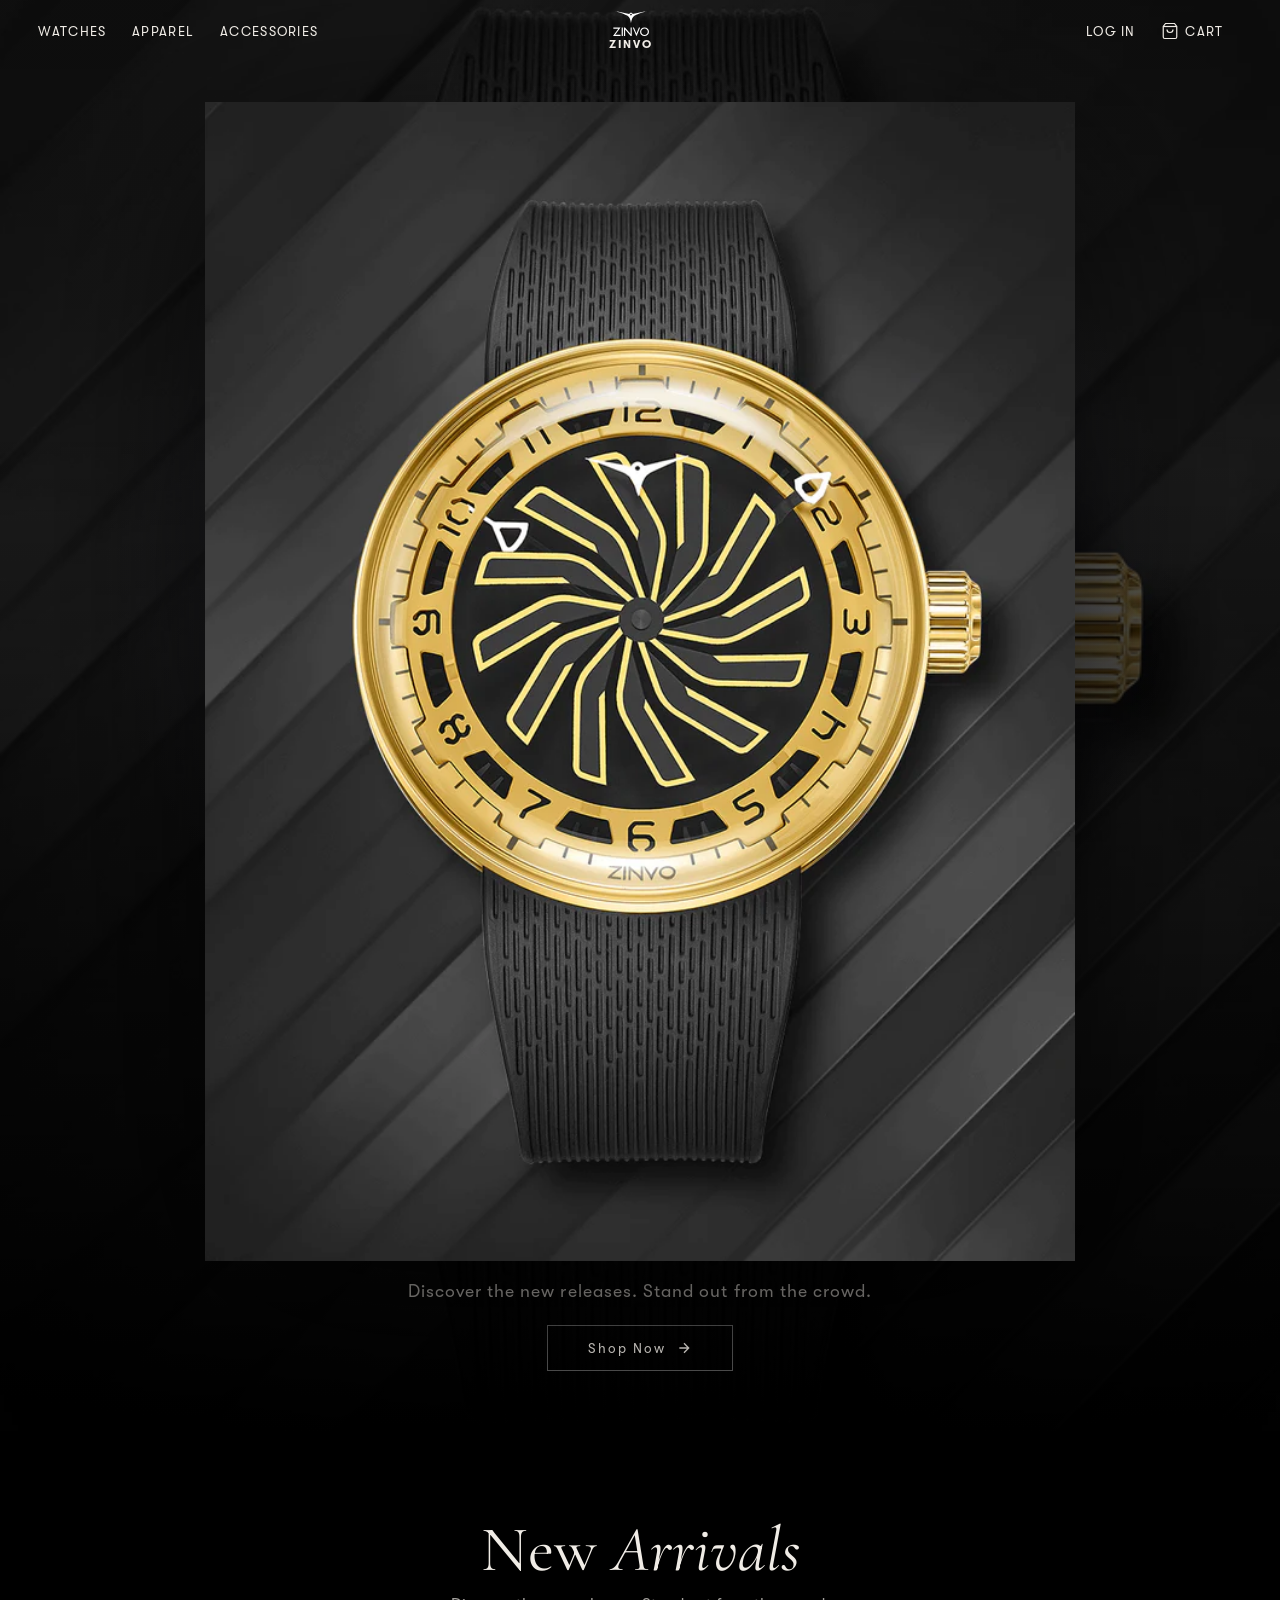
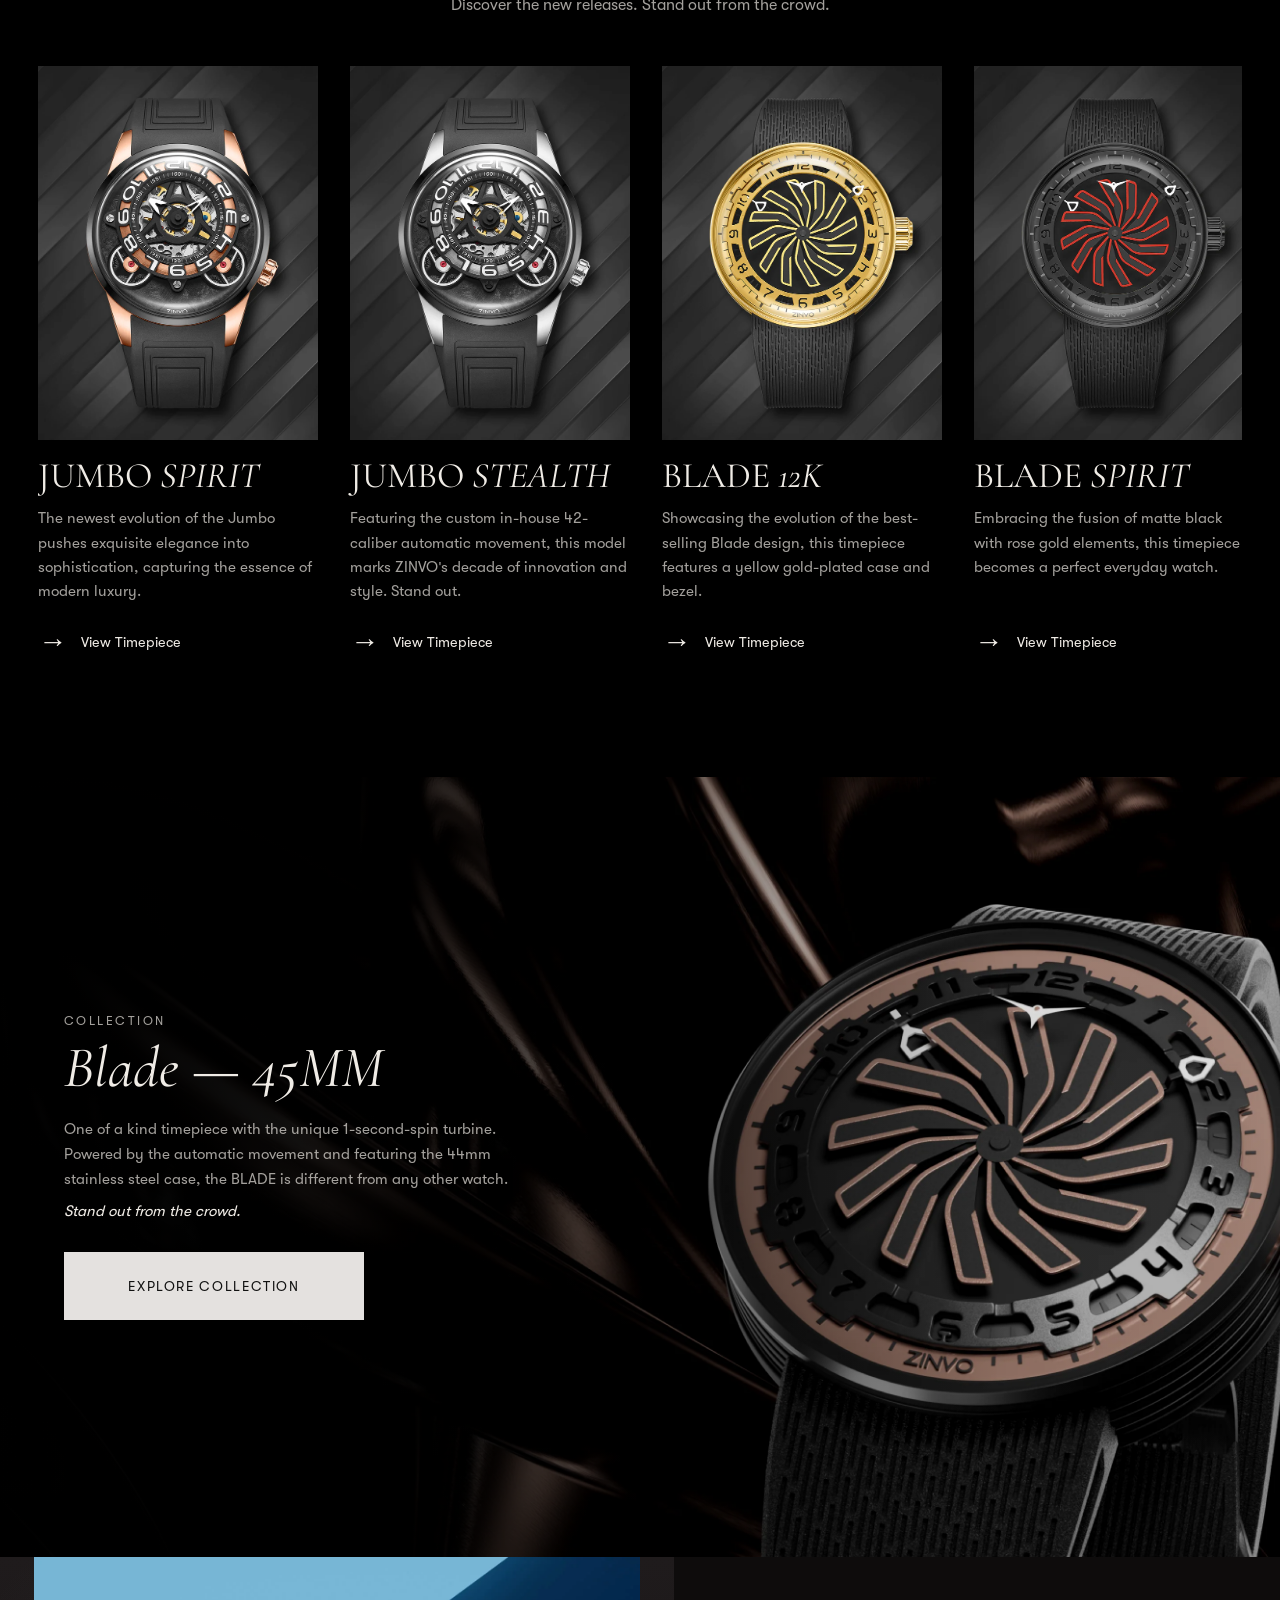
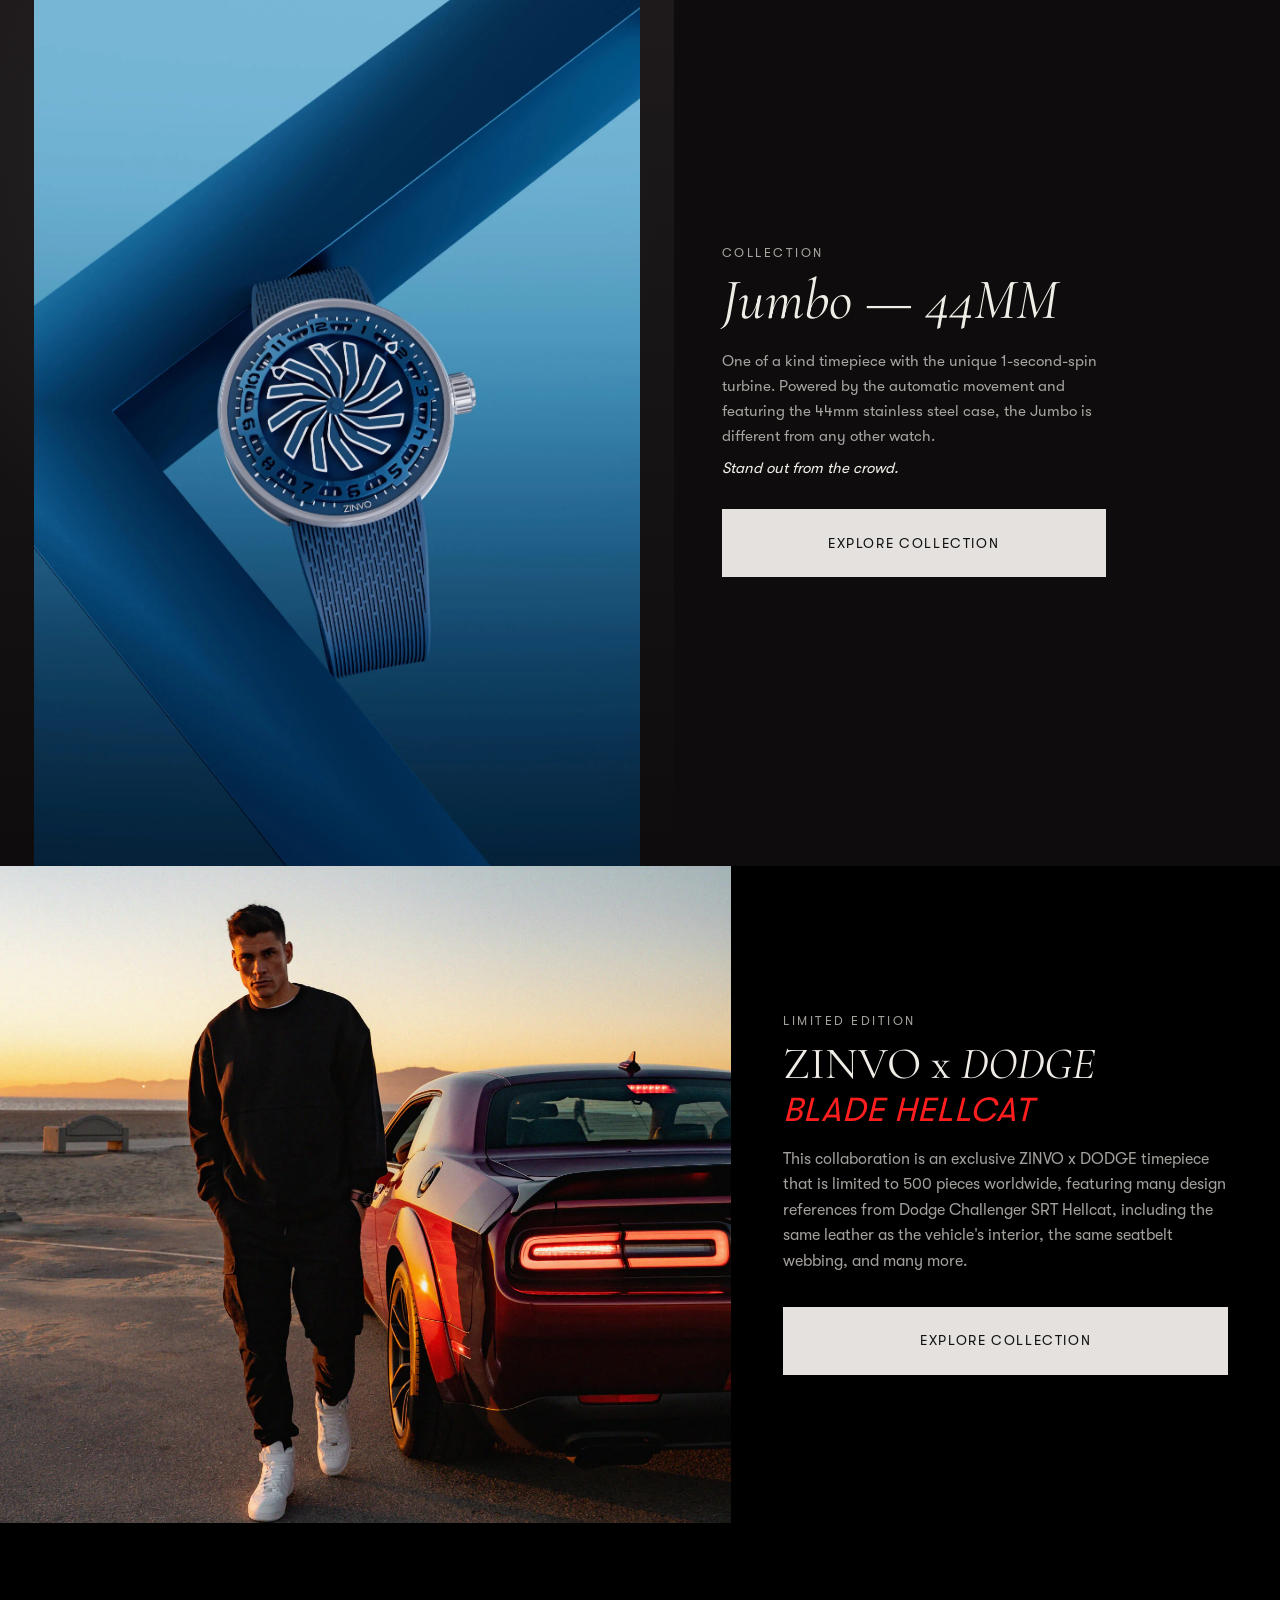
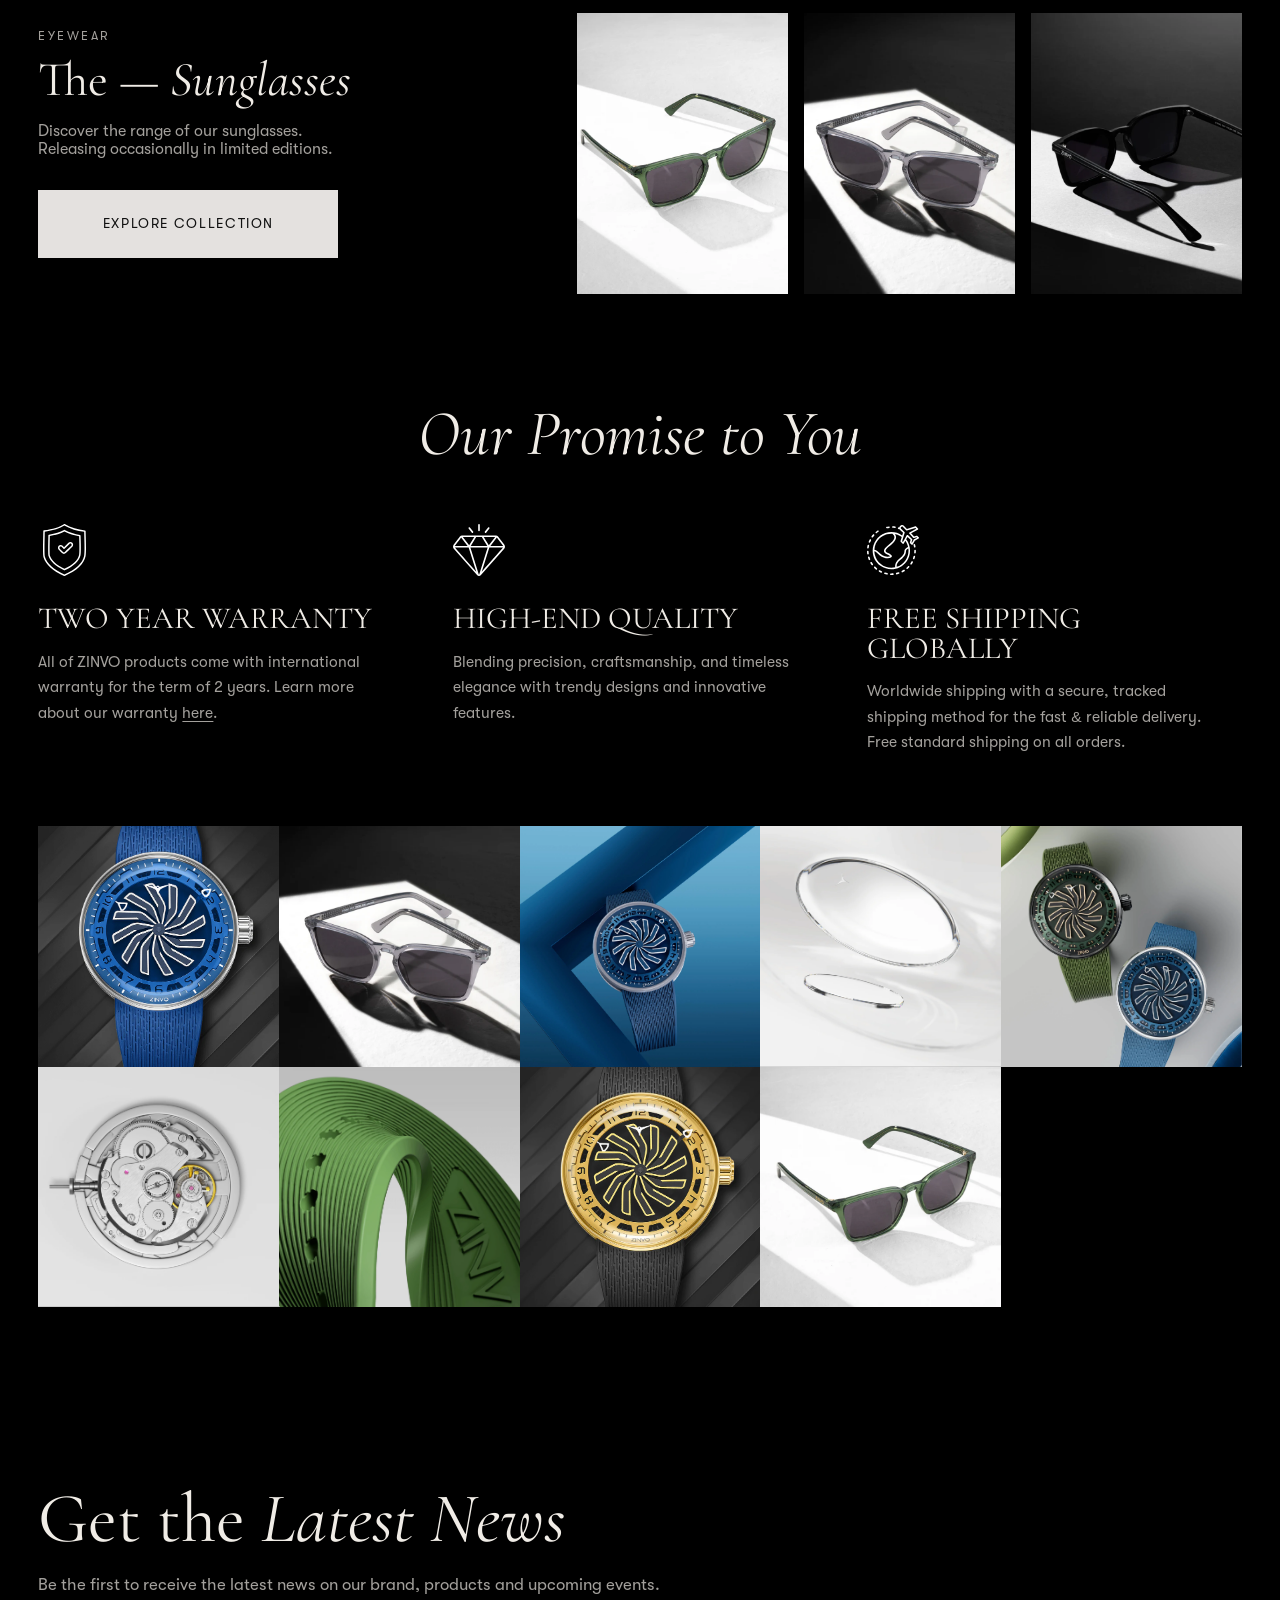
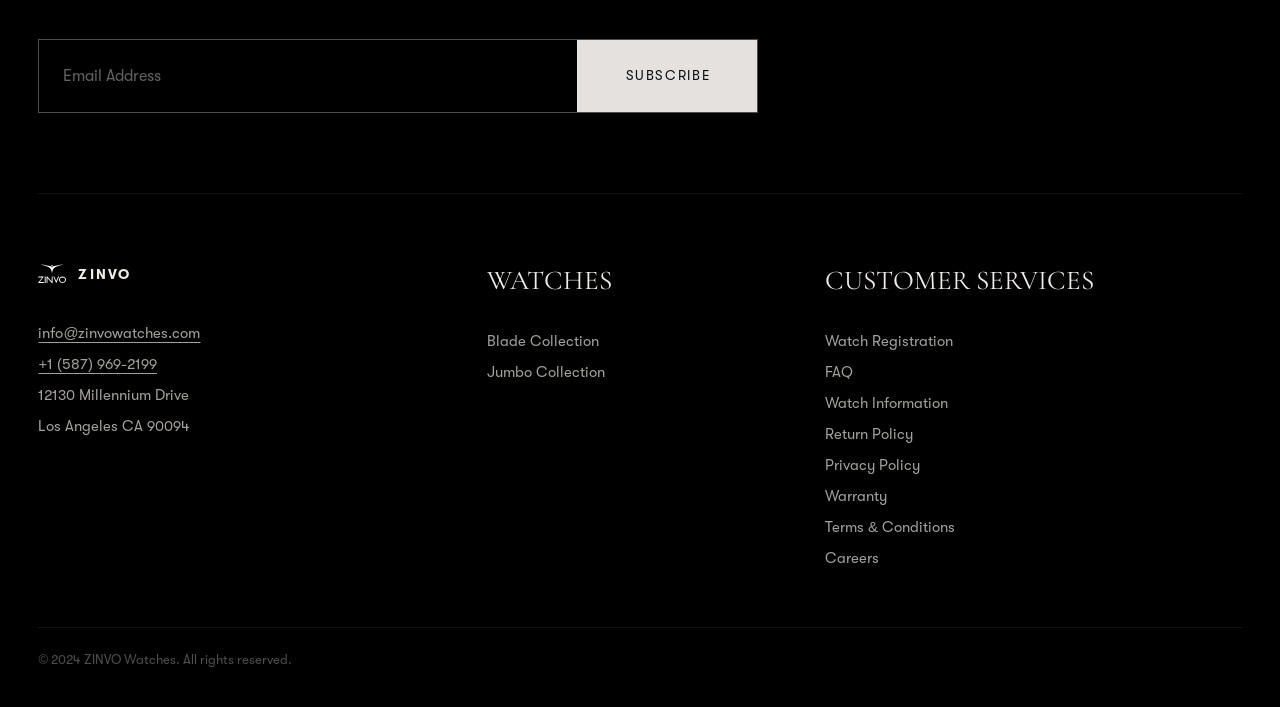
==== commit 67088a15: "feat: implement core site structure with interactive navigation, scroll animations, and responsive s" ====
--- a/zenvo-watch-site/index.html
+++ b/zenvo-watch-site/index.html
@@ -3,15 +3,17 @@
 <head>
   <meta charset="utf-8" />
   <meta name="viewport" content="width=device-width, initial-scale=1" />
-  <title>Zinvo Watches</title>
-  <meta
-    name="description"
-    content="Luxury-inspired Zinvo watch showcase with featured arrivals, collections, and accessories."
-  />
+  <title>ZINVO Watches — Stand Out From The Crowd</title>
+  <meta name="description" content="Luxury-inspired ZINVO watch showcase. Discover the Blade, Jumbo, and exclusive collaboration timepieces featuring the unique 1-second-spin turbine." />
+  <link rel="preconnect" href="https://fonts.googleapis.com" />
+  <link rel="preconnect" href="https://fonts.gstatic.com" crossorigin />
+  <link href="https://fonts.googleapis.com/css2?family=Cormorant+Garamond:ital,wght@0,300;0,400;0,600;1,300;1,400;1,600&display=swap" rel="stylesheet" />
   <link rel="stylesheet" href="css/styles.css" />
 </head>
 <body>
-  <header class="site-header">
+
+  <!-- ═══ HEADER ═══ -->
+  <header class="site-header" id="site-header">
     <nav class="topbar" aria-label="Primary">
       <div class="topbar-group topbar-group-left">
         <a href="#arrivals" class="top-link">WATCHES</a>
@@ -19,26 +21,24 @@
         <a href="#sunglasses" class="top-link">ACCESSORIES</a>
       </div>
 
-      <a href="#top" class="brand" aria-label="Zinvo home">
-        <span class="brand-mark" aria-hidden="true"></span>
+      <a href="#top" class="brand" aria-label="ZINVO home">
+        <img src="assets/images/zinvo-navbar-logo.svg" class="brand-svg" alt="ZINVO" />
         <span class="brand-text">ZINVO</span>
       </a>
 
       <div class="topbar-group topbar-group-right">
         <a href="#newsletter" class="top-link">LOG IN</a>
-        <a href="#newsletter" class="top-link">CART</a>
-      </div>
-
-      <button
-        id="menu-toggle"
-        class="menu-toggle"
-        type="button"
-        aria-expanded="false"
-        aria-controls="mobile-menu"
-        aria-label="Toggle menu"
-      >
-        <span></span>
-        <span></span>
+        <a href="#newsletter" class="top-link icon-link">
+          <svg width="18" height="18" viewBox="0 0 24 24" fill="none" stroke="currentColor" stroke-width="1.6" aria-hidden="true"><path d="M6 2L3 6v14a2 2 0 002 2h14a2 2 0 002-2V6l-3-4z"/><line x1="3" y1="6" x2="21" y2="6"/><path d="M16 10a4 4 0 01-8 0"/></svg>
+          CART
+        </a>
+      </div>
+
+      <button id="menu-toggle" class="menu-toggle" type="button"
+        aria-expanded="false" aria-controls="mobile-menu" aria-label="Toggle menu">
+        <span class="bar"></span>
+        <span class="bar"></span>
+        <span class="bar"></span>
       </button>
     </nav>
 
@@ -52,278 +52,245 @@
   </header>
 
   <main id="top">
+
+    <!-- ═══ HERO ═══ -->
     <section class="hero" aria-labelledby="hero-title">
-      <div class="hero-stage">
-        <img
-          class="hero-visual"
-          src="assets/images/blade-12k.webp"
-          alt="Three Zinvo turbine watches"
-        />
-      </div>
-      <a href="#arrivals" id="hero-title" class="hero-shop-link">Shop Now</a>
-    </section>
-
- Stand out from the crowd.</p>
+      <div class="hero-bg">
+        <video class="hero-video" autoplay muted loop playsinline poster="assets/images/blade-12k.webp">
+          <source src="assets/images/poster.mp4" type="video/mp4" />
+        </video>
+        <div class="hero-overlay"></div>
+      </div>
+
+      <div class="hero-content">
+        <div class="hero-stage">
+          <img class="hero-visual" src="assets/images/blade-12k.webp" alt="ZINVO Blade 12K watch" id="hero-title" />
+        </div>
+        <div class="hero-foot">
+          <p class="hero-tagline">Discover the new releases. Stand out from the crowd.</p>
+          <a href="#arrivals" class="hero-shop-link">
+            <span>Shop Now</span>
+            <svg width="16" height="16" viewBox="0 0 24 24" fill="none" stroke="currentColor" stroke-width="2" aria-hidden="true"><path d="M5 12h14M12 5l7 7-7 7"/></svg>
+          </a>
+        </div>
+      </div>
+    </section>
+
+    <!-- ═══ NEW ARRIVALS ═══ -->
+    <section id="arrivals" class="arrivals" aria-labelledby="arrivals-title">
+      <div class="arrivals-head reveal">
+        <h2 id="arrivals-title" class="arrivals-title">New <em>Arrivals</em></h2>
+        <p class="arrivals-subtitle">Discover the new releases. Stand out from the crowd.</p>
       </div>
 
       <div class="arrivals-rail">
-        <article class="arrival-card">
-          <img
-            class="arrival-image"
-            src="assets/images/showcase-sunglasses-2.webp"
-            alt="Jumbo Spirit watch"
-          />
+        <article class="arrival-card reveal">
+          <a href="#jumbo-feature" class="arrival-image-wrap">
+            <img class="arrival-image" src="assets/images/jumbo-spirit.webp" alt="Jumbo Spirit watch" loading="lazy" />
+            <div class="arrival-hover-overlay">
+              <span>View Timepiece →</span>
+            </div>
+          </a>
           <div class="arrival-copy">
             <h3 class="arrival-name">Jumbo <em>Spirit</em></h3>
-            <p class="arrival-description">
-              The newest evolution of the Jumbo pushes exquisite elegance into sophistication,
-              capturing the essence of modern luxury.
-            </p>
+            <p class="arrival-description">The newest evolution of the Jumbo pushes exquisite elegance into sophistication, capturing the essence of modern luxury.</p>
             <a href="#jumbo-feature" class="arrival-link">
-              <span class="arrival-arrow" aria-hidden="true">&rarr;</span>
-              <span>View Timepiece</span>
-            </a>
-          </div>
-        </article>
-
-        <article class="arrival-card">
-          <img
-            class="arrival-image"
-            src="assets/images/showcase-sunglasses-3.webp"
-            alt="Jumbo Stealth watch"
-          />
+              <span class="arrival-arrow">→</span>
+              <span>View Timepiece</span>
+            </a>
+          </div>
+        </article>
+
+        <article class="arrival-card reveal">
+          <a href="#jumbo-feature" class="arrival-image-wrap">
+            <img class="arrival-image" src="assets/images/jumbo-stealth.webp" alt="Jumbo Stealth watch" loading="lazy" />
+            <div class="arrival-hover-overlay"><span>View Timepiece →</span></div>
+          </a>
           <div class="arrival-copy">
             <h3 class="arrival-name">Jumbo <em>Stealth</em></h3>
-            <p class="arrival-description">
-              Featuring the custom in-house 42-caliber automatic movement, this model marks
-              ZINVO&#39;s decade of innovation and style. Stand out.
-            </p>
+            <p class="arrival-description">Featuring the custom in-house 42-caliber automatic movement, this model marks ZINVO's decade of innovation and style. Stand out.</p>
             <a href="#jumbo-feature" class="arrival-link">
-              <span class="arrival-arrow" aria-hidden="true">&rarr;</span>
-              <span>View Timepiece</span>
-            </a>
-          </div>
-        </article>
-
-        <article class="arrival-card">
-          <img
-            class="arrival-image"
-            src="assets/images/blade-12k.webp"
-            alt="Blade 12K watch"
-          />
+              <span class="arrival-arrow">→</span>
+              <span>View Timepiece</span>
+            </a>
+          </div>
+        </article>
+
+        <article class="arrival-card reveal">
+          <a href="#blade-feature" class="arrival-image-wrap">
+            <img class="arrival-image" src="assets/images/blade-12k.webp" alt="Blade 12K watch" loading="lazy" />
+            <div class="arrival-hover-overlay"><span>View Timepiece →</span></div>
+          </a>
           <div class="arrival-copy">
             <h3 class="arrival-name">Blade <em>12K</em></h3>
-            <p class="arrival-description">
-              Showcasing the evolution of the best-selling Blade design, this timepiece features
-              a yellow gold-plated case and bezel.
-            </p>
+            <p class="arrival-description">Showcasing the evolution of the best-selling Blade design, this timepiece features a yellow gold-plated case and bezel.</p>
             <a href="#blade-feature" class="arrival-link">
-              <span class="arrival-arrow" aria-hidden="true">&rarr;</span>
-              <span>View Timepiece</span>
-            </a>
-          </div>
-        </article>
-
-        <article class="arrival-card">
-          <img
-            class="arrival-image"
-            src="assets/images/blade-corsa.webp"
-            alt="Blade Spirit watch"
-          />
+              <span class="arrival-arrow">→</span>
+              <span>View Timepiece</span>
+            </a>
+          </div>
+        </article>
+
+        <article class="arrival-card reveal">
+          <a href="#blade-feature" class="arrival-image-wrap">
+            <img class="arrival-image" src="assets/images/blade-corsa.webp" alt="Blade Spirit watch" loading="lazy" />
+            <div class="arrival-hover-overlay"><span>View Timepiece →</span></div>
+          </a>
           <div class="arrival-copy">
             <h3 class="arrival-name">Blade <em>Spirit</em></h3>
-            <p class="arrival-description">
-              Embracing the fusion of matte black with rose gold elements, this timepiece becomes
-              a perfect everyday watch.
-            </p>
+            <p class="arrival-description">Embracing the fusion of matte black with rose gold elements, this timepiece becomes a perfect everyday watch.</p>
             <a href="#blade-feature" class="arrival-link">
-              <span class="arrival-arrow" aria-hidden="true">&rarr;</span>
-              <span>View Timepiece</span>
-            </a>
-          </div>
-        </article>
-
-        <article class="arrival-card">
-          <img
-            class="arrival-image"
-            src="assets/images/showcase-sunglasses-1.webp"
-            alt="Blade Cobalt watch"
-          />
+              <span class="arrival-arrow">→</span>
+              <span>View Timepiece</span>
+            </a>
+          </div>
+        </article>
+
+        <article class="arrival-card reveal">
+          <a href="#blade-feature" class="arrival-image-wrap">
+            <img class="arrival-image" src="assets/images/blade-cobalt.webp" alt="Blade Cobalt watch" loading="lazy" />
+            <div class="arrival-hover-overlay"><span>View Timepiece →</span></div>
+          </a>
           <div class="arrival-copy">
             <h3 class="arrival-name">Blade <em>Cobalt</em></h3>
-            <p class="arrival-description">
-              The ever-evolving timepiece with stainless steel case and blue plated bezel seamlessly
-              integrates with the unique turbine dial.
-            </p>
+            <p class="arrival-description">The ever-evolving timepiece with stainless steel case and blue plated bezel seamlessly integrates with the unique turbine dial.</p>
             <a href="#blade-feature" class="arrival-link">
-              <span class="arrival-arrow" aria-hidden="true">&rarr;</span>
-              <span>View Timepiece</span>
-            </a>
-          </div>
-        </article>
-
-        <article class="arrival-card">
-          <img
-            class="arrival-image"
-            src="assets/images/blade-spirit.webp"
-            alt="Blade Corsa watch"
-          />
+              <span class="arrival-arrow">→</span>
+              <span>View Timepiece</span>
+            </a>
+          </div>
+        </article>
+
+        <article class="arrival-card reveal">
+          <a href="#blade-feature" class="arrival-image-wrap">
+            <img class="arrival-image" src="assets/images/blade-spirit.webp" alt="Blade Corsa watch" loading="lazy" />
+            <div class="arrival-hover-overlay"><span>View Timepiece →</span></div>
+          </a>
           <div class="arrival-copy">
             <h3 class="arrival-name">Blade <em>Corsa</em></h3>
-            <p class="arrival-description">
-              Characterized by a striking sports colorway, the Corsa amplifies the Blade silhouette
-              with sharper, more aggressive energy.
-            </p>
+            <p class="arrival-description">Characterized by a striking sports colorway, the Corsa amplifies the Blade silhouette with sharper, more aggressive energy.</p>
             <a href="#blade-feature" class="arrival-link">
-              <span class="arrival-arrow" aria-hidden="true">&rarr;</span>
-              <span>View Timepiece</span>
-            </a>
-          </div>
-        </article>
-      </div>
-    </section>
-
+              <span class="arrival-arrow">→</span>
+              <span>View Timepiece</span>
+            </a>
+          </div>
+        </article>
+      </div>
+    </section>
+
+    <!-- ═══ BLADE FEATURE ═══ -->
     <section id="blade-feature" class="feature-panel feature-panel-blade" aria-labelledby="blade-title">
-            <div class="feature-jumbo-media">
-      </div>
-      <div class="feature-copy feature-copy-overlay">
-        <h2 id="blade-title" class="feature-title">Blade - 45MM</h2>
-        <p class="feature-text">
-          One of a kind timepiece with the unique 1-second-spin turbine. Powered by the
-          automatic movement and featuring the 44mm stainless steel case, the BLADE is
-          different from any other watch.
-        </p>
+      <div class="feature-copy feature-copy-overlay reveal">
+        <p class="feature-eyebrow">Collection</p>
+        <h2 id="blade-title" class="feature-title">Blade — 45MM</h2>
+        <p class="feature-text">One of a kind timepiece with the unique 1-second-spin turbine. Powered by the automatic movement and featuring the 44mm stainless steel case, the BLADE is different from any other watch.</p>
         <p class="feature-highlight">Stand out from the crowd.</p>
         <a href="#arrivals" class="feature-button">Explore Collection</a>
-        
-      </div>
-          <img
-          class="feature-jumbo-image"
-          src="assets/images/showcase-sunglasses-2.webp"
-          alt="Jumbo watch feature image"
-        />
-    </section>
-
+      </div>
+    </section>
+
+    <!-- ═══ JUMBO FEATURE ═══ -->
     <section id="jumbo-feature" class="feature-panel feature-panel-jumbo" aria-labelledby="jumbo-title">
       <div class="feature-jumbo-media">
-        <img
-          class="feature-jumbo-image"
-          src="assets/images/gallery-1.webp"
-          alt="Jumbo watch feature image"
-        />
-      </div>
-
-      <div class="feature-copy feature-copy-side">
-        <h2 id="jumbo-title" class="feature-title">Jumbo - 44MM</h2>
-        <p class="feature-text">
-          One of a kind timepiece with the unique 1-second-spin turbine. Powered by the
-          automatic movement and featuring the 44mm stainless steel case, the Jumbo is
-          different from any other watch.
-        </p>
+        <img class="feature-jumbo-image" src="assets/images/gallery-1.webp" alt="Jumbo watch feature" loading="lazy" />
+      </div>
+      <div class="feature-copy feature-copy-side reveal">
+        <p class="feature-eyebrow">Collection</p>
+        <h2 id="jumbo-title" class="feature-title">Jumbo — 44MM</h2>
+        <p class="feature-text">One of a kind timepiece with the unique 1-second-spin turbine. Powered by the automatic movement and featuring the 44mm stainless steel case, the Jumbo is different from any other watch.</p>
         <p class="feature-highlight">Stand out from the crowd.</p>
         <a href="#arrivals" class="feature-button">Explore Collection</a>
       </div>
     </section>
 
+    <!-- ═══ COLLAB ═══ -->
     <section class="collab-panel" aria-labelledby="collab-title">
       <div class="collab-media">
-        <img
-          class="collab-image"
-          src="assets/images/showcase-collab-1.webp"
-          alt="Zinvo collaboration with Dodge"
-        />
-      </div>
-
-      <div class="collab-copy">
+        <img class="collab-image" src="assets/images/showcase-collab-1.webp" alt="ZINVO x Dodge collaboration" loading="lazy" />
+      </div>
+      <div class="collab-copy reveal">
+        <p class="feature-eyebrow">Limited Edition</p>
         <h2 id="collab-title" class="collab-title">ZINVO x <em>DODGE</em></h2>
         <p class="collab-product">BLADE HELLCAT</p>
-        <p class="collab-text">
-          This collaboration is an exclusive ZINVO x DODGE timepiece that is limited to 500 pieces
-          worldwide, featuring many design references from Dodge Challenger SRT Hellcat, including
-          the same leather as the vehicle&#39;s interior, the same seatbelt webbing, and many more.
-        </p>
+        <p class="collab-text">This collaboration is an exclusive ZINVO x DODGE timepiece that is limited to 500 pieces worldwide, featuring many design references from Dodge Challenger SRT Hellcat, including the same leather as the vehicle's interior, the same seatbelt webbing, and many more.</p>
         <a href="#arrivals" class="feature-button">Explore Collection</a>
       </div>
     </section>
 
+    <!-- ═══ SUNGLASSES ═══ -->
     <section id="sunglasses" class="sunglasses-section" aria-labelledby="sunglasses-title">
-      <div class="sunglasses-copy">
-        <h2 id="sunglasses-title" class="sunglasses-title">The - <em>Sunglasses</em></h2>
-        <p class="sunglasses-text">
-          Discover the range of our sunglasses. Releasing occasionally in limited editions.
-        </p>
+      <div class="sunglasses-copy reveal">
+        <p class="feature-eyebrow">Eyewear</p>
+        <h2 id="sunglasses-title" class="sunglasses-title">The — <em>Sunglasses</em></h2>
+        <p class="sunglasses-text">Discover the range of our sunglasses. Releasing occasionally in limited editions.</p>
         <a href="#newsletter" class="feature-button">Explore Collection</a>
       </div>
-
       <div class="sunglasses-grid">
-        <img src="assets/images/gallery-3.png" alt="Green Zinvo sunglasses" />
-        <img src="assets/images/gallery-3.png" alt="Clear Zinvo sunglasses" />
-        <img src="assets/images/gallery-4.png" alt="Black Zinvo sunglasses" />
-      </div>
-    </section>
-
+        <img src="assets/images/showcase-sunglasses-1.webp" alt="ZINVO sunglasses green" loading="lazy" />
+        <img src="assets/images/showcase-sunglasses-2.webp" alt="ZINVO sunglasses clear" loading="lazy" />
+        <img src="assets/images/showcase-sunglasses-3.webp" alt="ZINVO sunglasses dark" loading="lazy" />
+      </div>
+    </section>
+
+    <!-- ═══ PROMISE ═══ -->
     <section class="promise-section" aria-labelledby="promise-title">
-      <h2 id="promise-title" class="promise-title">Our Promise to You</h2>
+      <h2 id="promise-title" class="promise-title reveal"><em>Our Promise</em> to You</h2>
 
       <div class="promise-grid">
-        <article class="promise-card">
-          <img src="assets/images/gallery-5.jpg" alt="" class="promise-icon" />
+        <article class="promise-card reveal">
+          <div class="promise-icon-wrap">
+            <img src="assets/images/shield.svg" alt="" class="promise-icon" aria-hidden="true" onerror="this.style.display='none';this.parentElement.innerHTML='🛡️';" />
+          </div>
           <h3 class="promise-heading">Two Year Warranty</h3>
-          <p class="promise-text">
-            All of ZINVO products come with international warranty for the term of 2 years.
-            Learn more about our warranty here.
-          </p>
-        </article>
-
-        <article class="promise-card">
-          <img src="assets/images/gallery-5.jpg" alt="" class="promise-icon" />
+          <p class="promise-text">All of ZINVO products come with international warranty for the term of 2 years. Learn more about our warranty <a href="#newsletter" class="promise-link">here</a>.</p>
+        </article>
+
+        <article class="promise-card reveal">
+          <div class="promise-icon-wrap">
+            <img src="assets/images/diamond.svg" alt="" class="promise-icon" aria-hidden="true" onerror="this.style.display='none';this.parentElement.innerHTML='💎';" />
+          </div>
           <h3 class="promise-heading">High-End Quality</h3>
-          <p class="promise-text">
-            Blending precision, craftsmanship, and timeless elegance with trendy designs
-            and innovative features.
-          </p>
-        </article>
-
-        <article class="promise-card">
-          <img src="assets/images/gallery-7.jpg" alt="" class="promise-icon" />
+          <p class="promise-text">Blending precision, craftsmanship, and timeless elegance with trendy designs and innovative features.</p>
+        </article>
+
+        <article class="promise-card reveal">
+          <div class="promise-icon-wrap">
+            <img src="assets/images/plane.svg" alt="" class="promise-icon" aria-hidden="true" onerror="this.style.display='none';this.parentElement.innerHTML='✈️';" />
+          </div>
           <h3 class="promise-heading">Free Shipping Globally</h3>
-          <p class="promise-text">
-            Worldwide shipping with a secure, tracked shipping method for the fast and reliable
-            delivery. Free standard shipping on all orders.
-          </p>
-        </article>
-      </div>
-
-      <div class="gallery-grid">
-        <img src="assets/images/blade-cobalt.webp" alt="Blade Cobalt watch" />
-        <img src="assets/images/showcase-sunglasses-2.webp" alt="Clear sunglasses" />
-        <img src="assets/images/gallery-1.webp" alt="Green and blue Zinvo watches" />
-        <img src="assets/images/gallery-6.png" alt="Watch glass detail" />
-        <img src="assets/images/gallery-5.jpg" alt="Green watch detail" />
-        <img src="assets/images/gallery-3.png" alt="Mechanical watch movement" />
-        <img src="assets/images/gallery-4.png" alt="Green Zinvo strap detail" />
-        <img src="assets/images/blade-12k.webp" alt="Blade 12K watch" />
-        <img src="assets/images/showcase-sunglasses-1.webp" alt="Green sunglasses" />
-      </div>
-    </section>
-
+          <p class="promise-text">Worldwide shipping with a secure, tracked shipping method for the fast &amp; reliable delivery. Free standard shipping on all orders.</p>
+        </article>
+      </div>
+
+      <div class="gallery-grid reveal">
+        <img src="assets/images/blade-cobalt.webp" alt="Blade Cobalt watch" loading="lazy" />
+        <img src="assets/images/showcase-sunglasses-2.webp" alt="Clear sunglasses" loading="lazy" />
+        <img src="assets/images/gallery-1.webp" alt="ZINVO watches" loading="lazy" />
+        <img src="assets/images/gallery-6.png" alt="Watch glass detail" loading="lazy" />
+        <img src="assets/images/gallery-5.jpg" alt="Green watch detail" loading="lazy" />
+        <img src="assets/images/gallery-3.png" alt="Mechanical watch movement" loading="lazy" />
+        <img src="assets/images/gallery-4.png" alt="ZINVO strap detail" loading="lazy" />
+        <img src="assets/images/blade-12k.webp" alt="Blade 12K watch" loading="lazy" />
+        <img src="assets/images/showcase-sunglasses-1.webp" alt="Green sunglasses" loading="lazy" />
+      </div>
+    </section>
+
+    <!-- ═══ NEWSLETTER + FOOTER ═══ -->
     <section id="newsletter" class="newsletter-section" aria-labelledby="newsletter-title">
-      <div class="newsletter-head">
+      <div class="newsletter-head reveal">
         <h2 id="newsletter-title" class="newsletter-title">Get the <em>Latest News</em></h2>
-        <p class="newsletter-subtitle">
-          Be the first to receive the latest news on our brand, products and upcoming events.
-        </p>
-      </div>
-
-      <form class="newsletter-form">
-        <input type="email" class="newsletter-input" placeholder="Email Address" aria-label="Email Address" />
+        <p class="newsletter-subtitle">Be the first to receive the latest news on our brand, products and upcoming events.</p>
+      </div>
+
+      <form class="newsletter-form reveal" novalidate>
+        <input type="email" id="newsletter-email" class="newsletter-input" placeholder="Email Address" aria-label="Email Address" />
         <button type="submit" class="newsletter-button">Subscribe</button>
       </form>
 
       <div class="footer-grid">
         <div class="footer-column footer-brand-column">
           <div class="footer-logo">
-            <span class="brand-mark" aria-hidden="true"></span>
+            <img src="assets/images/zinvo-navbar-logo.svg" class="footer-logo-svg" alt="ZINVO" />
             <span class="footer-logo-text">ZINVO</span>
           </div>
           <a href="mailto:info@zinvowatches.com" class="footer-link">info@zinvowatches.com</a>
@@ -350,7 +317,12 @@
           <a href="#newsletter" class="footer-link">Careers</a>
         </div>
       </div>
-    </section>
+
+      <div class="footer-bottom">
+        <p class="footer-copy">&copy; 2024 ZINVO Watches. All rights reserved.</p>
+      </div>
+    </section>
+
   </main>
 
   <script src="js/script.js"></script>
--- a/zenvo-watch-site/css/styles.css
+++ b/zenvo-watch-site/css/styles.css
@@ -1,292 +1,245 @@
+/* ═══ FONTS ═══ */
 @font-face {
   font-family: "GT Walsheim";
   src: url("../assets/fonts/gt-walsheim/GT-Walsheim-Black-Trial-BF651b7fc736a5b.otf") format("opentype");
-  font-weight: 900;
-  font-style: normal;
-}
-
-@font-face {
-  font-family: "GT Walsheim";
-  src: url("../assets/fonts/gt-walsheim/GT-Walsheim-Black-Oblique-Trial-BF651b7fc5608e6.otf") format("opentype");
-  font-weight: 900;
-  font-style: italic;
-}
-
+  font-weight: 900; font-style: normal;
+}
 @font-face {
   font-family: "GT Walsheim";
   src: url("../assets/fonts/gt-walsheim/GT-Walsheim-Bold-Trial-BF651b7fc737c57.otf") format("opentype");
-  font-weight: 700;
-  font-style: normal;
-}
-
-@font-face {
-  font-family: "GT Walsheim";
-  src: url("../assets/fonts/gt-walsheim/GT-Walsheim-Bold-Oblique-Trial-BF651b7fc5f06a0.otf") format("opentype");
-  font-weight: 700;
-  font-style: italic;
-}
-
+  font-weight: 700; font-style: normal;
+}
 @font-face {
   font-family: "GT Walsheim";
   src: url("../assets/fonts/gt-walsheim/GT-Walsheim-Regular-Trial-BF651b7fc71a47d.otf") format("opentype");
-  font-weight: 400;
-  font-style: normal;
-}
-
-@font-face {
-  font-family: "GT Walsheim";
-  src: url("../assets/fonts/gt-walsheim/GT-Walsheim-Regular-Oblique-Trial-BF651b7fc67342f.otf") format("opentype");
-  font-weight: 400;
-  font-style: italic;
-}
-
+  font-weight: 400; font-style: normal;
+}
 @font-face {
   font-family: "GT Walsheim";
   src: url("../assets/fonts/gt-walsheim/GT-Walsheim-Light-Trial-BF651b7fc714941.otf") format("opentype");
-  font-weight: 300;
-  font-style: normal;
-}
-
-@font-face {
-  font-family: "GT Walsheim";
-  src: url("../assets/fonts/gt-walsheim/GT-Walsheim-Light-Oblique-Trial-BF651b7fc6b04a3.otf") format("opentype");
-  font-weight: 300;
-  font-style: italic;
-}
-
-@font-face {
-  font-family: "GT Walsheim";
-  src: url("../assets/fonts/gt-walsheim/GT-Walsheim-Thin-Trial-BF651b7fc728c4c.otf") format("opentype");
-  font-weight: 100;
-  font-style: normal;
-}
-
-@font-face {
-  font-family: "GT Walsheim";
-  src: url("../assets/fonts/gt-walsheim/GT-Walsheim-Thin-Oblique-Trial-BF651b7fc66311a.otf") format("opentype");
-  font-weight: 100;
-  font-style: italic;
-}
-
-@font-face {
-  font-family: "Georgia";
-  src: url("../assets/fonts/Georgia.woff2") format("woff2");
-  font-weight: normal;
-  font-style: normal;
-}
-
+  font-weight: 300; font-style: normal;
+}
+
+/* ═══ TOKENS ═══ */
 :root {
-  --bg: #000000;
-  --panel: #100e0e;
-  --panel-soft: #151212;
+  --bg: #000;
+  --panel: #0e0c0c;
+  --panel-soft: #141111;
   --text: #f0ece6;
-  --muted: rgba(240, 236, 230, 0.72);
-  --line: rgba(255, 255, 255, 0.08);
-  --button-bg: #e4e1df;
-  --button-text: #111111;
+  --muted: rgba(240,236,230,0.68);
+  --line: rgba(255,255,255,0.07);
+  --btn-bg: #e4e1df;
+  --btn-txt: #111;
   --rose: #c59b90;
-  --shadow: 0 28px 70px rgba(0, 0, 0, 0.36);
-}
-
-* {
-  box-sizing: border-box;
-}
-
-html,
+  --accent: #ff1e1e;
+  --nav-h: 62px;
+  --ease: cubic-bezier(0.25, 0.46, 0.45, 0.94);
+}
+
+/* ═══ RESET ═══ */
+*, *::before, *::after { box-sizing: border-box; margin: 0; padding: 0; }
+html { scroll-behavior: smooth; }
 body {
-  min-height: 100%;
-  margin: 0;
-}
-
-html {
-  scroll-behavior: smooth;
-}
-
-body {
-  background: #000000;
+  background: var(--bg);
   color: var(--text);
-  font-family: "GT Walsheim", "Times New Roman", Times, serif;
+  font-family: "GT Walsheim", "Helvetica Neue", sans-serif;
   overflow-x: hidden;
   -webkit-font-smoothing: antialiased;
 }
-
-img {
-  display: block;
-  max-width: 100%;
-}
-
-a {
-  color: inherit;
-  text-decoration: none;
-}
-
-button,
-input {
-  font: inherit;
-}
-
+img { display: block; max-width: 100%; }
+a { color: inherit; text-decoration: none; }
+button, input { font: inherit; }
+
+/* ═══ SCROLL REVEAL ═══ */
+.reveal {
+  opacity: 0;
+  transform: translateY(36px);
+  transition: opacity 0.8s var(--ease), transform 0.8s var(--ease);
+}
+.reveal.visible {
+  opacity: 1;
+  transform: translateY(0);
+}
+
+/* ═══ HEADER ═══ */
 .site-header {
-  position: sticky;
-  top: 0;
-  z-index: 20;
-  background: rgba(0, 0, 0, 0.96);
-  border-bottom: 1px solid rgba(255, 255, 255, 0.04);
-}
-
-.topbar,
-.mobile-menu,
-main {
-  width: min(1660px, calc(100vw - 32px));
+  position: fixed;
+  top: 0; left: 0; right: 0;
+  z-index: 100;
+  transition: background 0.4s ease, backdrop-filter 0.4s ease, border-color 0.4s ease;
+  border-bottom: 1px solid transparent;
+}
+.site-header.scrolled {
+  background: rgba(0,0,0,0.82);
+  backdrop-filter: blur(18px);
+  -webkit-backdrop-filter: blur(18px);
+  border-bottom-color: rgba(255,255,255,0.06);
+}
+
+.topbar {
+  display: grid;
+  grid-template-columns: 1fr auto 1fr auto;
+  align-items: center;
+  height: var(--nav-h);
+  max-width: 1660px;
   margin: 0 auto;
-}
-
-.topbar {
-  display: grid;
-  grid-template-columns: 1fr auto 1fr auto;
-  align-items: center;
-  min-height: 58px;
+  padding: 0 clamp(16px, 3vw, 48px);
   gap: 18px;
 }
-
-.topbar-group {
-  display: flex;
-  align-items: center;
-  gap: clamp(14px, 2vw, 34px);
-}
-
-.topbar-group-right {
-  justify-content: flex-end;
-}
-
-.top-link,
-.mobile-link {
-  font-size: 0.93rem;
+.topbar-group { display: flex; align-items: center; gap: clamp(14px, 2vw, 34px); }
+.topbar-group-right { justify-content: flex-end; }
+
+.top-link {
+  font-size: 0.82rem;
+  letter-spacing: 0.1em;
   color: var(--text);
-  transition: opacity 180ms ease;
-}
-
-.top-link:hover,
-.top-link:focus-visible,
-.mobile-link:hover,
-.mobile-link:focus-visible {
-  opacity: 0.72;
-}
-
-.brand {
-  display: inline-flex;
-  flex-direction: column;
-  align-items: center;
-  justify-content: center;
-  gap: 2px;
-}
-
-.brand-mark {
-  position: relative;
-  width: 46px;
-  height: 12px;
-}
-
-.brand-mark::before,
-.brand-mark::after {
-  content: "";
-  position: absolute;
-  top: 4px;
-  width: 18px;
-  height: 2px;
-  background: #ffffff;
-}
-
-.brand-mark::before {
-  left: 4px;
-  transform: rotate(18deg);
-  transform-origin: right center;
-}
-
-.brand-mark::after {
-  right: 4px;
-  transform: rotate(-18deg);
-  transform-origin: left center;
-}
-
-.brand-text {
-  font-size: 0.8rem;
-  letter-spacing: 0.12em;
-}
-
+  transition: opacity 0.2s;
+}
+.top-link:hover { opacity: 0.6; }
+.icon-link { display: inline-flex; align-items: center; gap: 6px; }
+
+/* Brand */
+.brand { display: inline-flex; flex-direction: column; align-items: center; gap: 2px; }
+.brand-svg { width: 36px; height: auto; }
+.brand-text { font-size: 0.72rem; letter-spacing: 0.18em; font-weight: 700; }
+
+/* Hamburger */
 .menu-toggle {
   display: none;
-  justify-self: end;
-  width: 42px;
-  height: 42px;
-  padding: 0;
-  border: 0;
-  background: transparent;
-  cursor: pointer;
-}
-
-.menu-toggle span {
+  flex-direction: column;
+  justify-content: center;
+  align-items: center;
+  gap: 5px;
+  width: 40px; height: 40px;
+  border: none; background: transparent; cursor: pointer;
+}
+.bar {
   display: block;
-  width: 18px;
-  height: 1px;
-  margin: 6px auto;
-  background: #ffffff;
-}
-
+  width: 22px; height: 1.5px;
+  background: #fff;
+  transition: transform 0.3s ease, opacity 0.3s ease;
+}
+.menu-toggle.open .bar:nth-child(1) { transform: translateY(6.5px) rotate(45deg); }
+.menu-toggle.open .bar:nth-child(2) { opacity: 0; }
+.menu-toggle.open .bar:nth-child(3) { transform: translateY(-6.5px) rotate(-45deg); }
+
+/* Mobile menu */
 .mobile-menu {
   display: none;
   flex-direction: column;
-  gap: 16px;
-  padding: 0 0 18px;
-}
-
-.mobile-menu.is-open {
-  display: flex;
-}
-
-main {
-  padding: 0 0 120px;
-}
-
+  gap: 0;
+  background: rgba(0,0,0,0.96);
+  backdrop-filter: blur(12px);
+  border-top: 1px solid var(--line);
+  overflow: hidden;
+  max-height: 0;
+  transition: max-height 0.4s ease;
+}
+.mobile-menu.is-open { display: flex; max-height: 400px; }
+.mobile-link {
+  padding: 16px clamp(16px, 3vw, 48px);
+  font-size: 0.9rem;
+  letter-spacing: 0.1em;
+  border-bottom: 1px solid var(--line);
+  transition: background 0.2s;
+}
+.mobile-link:hover { background: rgba(255,255,255,0.04); }
+
+/* ═══ HERO ═══ */
 .hero {
+  position: relative;
   display: flex;
   flex-direction: column;
   align-items: center;
-  justify-content: space-between;
-  min-height: calc(100vh - 58px);
-  padding: 28px 0 18px;
+  justify-content: flex-end;
+  min-height: 100vh;
+  padding-bottom: 60px;
+  overflow: hidden;
+}
+.hero-bg {
+  position: absolute;
+  inset: 0;
+  z-index: 0;
+}
+.hero-video {
+  width: 100%; height: 100%;
+  object-fit: cover;
+  opacity: 0.45;
+}
+.hero-overlay {
+  position: absolute; inset: 0;
   background:
-    radial-gradient(circle at center, rgba(111, 111, 111, 0.42), rgba(28, 28, 28, 0.14) 24%, transparent 52%),
-    linear-gradient(180deg, #212121 0%, #121212 34%, #090909 60%, #050505 100%);
-}
-
+    radial-gradient(ellipse 60% 50% at 50% 40%, rgba(80,80,120,0.22), transparent 70%),
+    linear-gradient(180deg,
+      rgba(0,0,0,0.1) 0%,
+      rgba(0,0,0,0.05) 30%,
+      rgba(0,0,0,0.6) 72%,
+      rgba(0,0,0,0.96) 100%);
+}
+.hero-content {
+  position: relative;
+  z-index: 1;
+  display: flex;
+  flex-direction: column;
+  align-items: center;
+  width: 100%;
+  padding-top: var(--nav-h);
+}
 .hero-stage {
   display: grid;
   place-items: center;
-  width: min(100%, 1600px);
   flex: 1;
-}
-
+  width: 100%;
+  padding: 40px 0 20px;
+}
 .hero-visual {
-  width: min(72vw, 1100px);
+  width: min(68vw, 1000px);
   object-fit: contain;
-  filter: drop-shadow(0 36px 80px rgba(0, 0, 0, 0.5));
-}
-
+  filter: drop-shadow(0 40px 100px rgba(0,0,0,0.7));
+  animation: heroFloat 6s ease-in-out infinite;
+}
+@keyframes heroFloat {
+  0%, 100% { transform: translateY(0); }
+  50% { transform: translateY(-12px); }
+}
+.hero-foot {
+  display: flex;
+  flex-direction: column;
+  align-items: center;
+  gap: 24px;
+  text-align: center;
+  padding: 0 20px;
+}
+.hero-tagline {
+  font-size: clamp(0.9rem, 1.4vw, 1.1rem);
+  color: var(--muted);
+  letter-spacing: 0.06em;
+}
 .hero-shop-link {
-  padding-bottom: 8px;
-  font-size: 1rem;
-}
-
+  display: inline-flex;
+  align-items: center;
+  gap: 10px;
+  padding: 14px 40px;
+  border: 1px solid rgba(255,255,255,0.35);
+  font-size: 0.85rem;
+  letter-spacing: 0.14em;
+  transition: background 0.25s, border-color 0.25s, color 0.25s;
+}
+.hero-shop-link:hover {
+  background: rgba(255,255,255,0.1);
+  border-color: rgba(255,255,255,0.7);
+}
+
+/* ═══ ARRIVALS ═══ */
 .arrivals {
-  padding: 78px 0 100px;
-  background: #000000;
-}
-
-.arrivals-head {
-  text-align: center;
-  padding: 0 0 38px;
-}
-
+  padding: 90px 0 100px;
+  background: #000;
+  max-width: 1660px;
+  margin: 0 auto;
+  padding-left: clamp(16px, 3vw, 48px);
+  padding-right: clamp(16px, 3vw, 48px);
+}
+.arrivals-head { text-align: center; padding-bottom: 52px; }
 .arrivals-title,
 .feature-title,
 .sunglasses-title,
@@ -296,594 +249,364 @@
 .arrival-name,
 .promise-heading,
 .footer-heading {
-  font-family: Georgia, "Times New Roman", Times, serif;
+  font-family: "Cormorant Garamond", Georgia, serif;
   font-weight: 400;
 }
-
 .arrivals-title {
-  margin: 0;
-  font-size: clamp(3rem, 4vw, 4.6rem);
-  line-height: 0.95;
-}
-
+  font-size: clamp(3rem, 5vw, 5.2rem);
+  line-height: 0.92;
+}
 .arrivals-title em,
 .sunglasses-title em,
 .collab-title em,
 .newsletter-title em,
-.arrival-name em {
-  font-style: italic;
-}
-
-.arrivals-subtitle {
-  margin: 16px 0 0;
-  color: var(--muted);
-  font-size: 1.05rem;
-}
-
+.arrival-name em { font-style: italic; }
+.arrivals-subtitle { margin-top: 16px; color: var(--muted); font-size: 1rem; }
+
+/* Rail */
 .arrivals-rail {
   display: flex;
-  gap: 36px;
+  gap: 32px;
   overflow-x: auto;
-  padding: 0 0 18px;
+  padding-bottom: 20px;
   scrollbar-width: thin;
-  scrollbar-color: rgba(255, 255, 255, 0.18) transparent;
-}
-
-.arrivals-rail::-webkit-scrollbar {
-  height: 10px;
-}
-
-.arrivals-rail::-webkit-scrollbar-thumb {
-  border-radius: 999px;
-  background: rgba(255, 255, 255, 0.18);
-}
-
-.arrival-card {
-  flex: 0 0 clamp(300px, 20vw, 368px);
-  min-width: 300px;
-}
-
+  scrollbar-color: rgba(255,255,255,0.15) transparent;
+  cursor: grab;
+}
+.arrivals-rail:active { cursor: grabbing; }
+.arrivals-rail::-webkit-scrollbar { height: 6px; }
+.arrivals-rail::-webkit-scrollbar-thumb { border-radius: 999px; background: rgba(255,255,255,0.15); }
+
+.arrival-card { flex: 0 0 clamp(280px, 20vw, 360px); }
+.arrival-image-wrap { position: relative; display: block; overflow: hidden; }
 .arrival-image {
   width: 100%;
-  aspect-ratio: 720 / 959;
+  aspect-ratio: 3 / 4;
   object-fit: cover;
-  background: #111111;
-}
-
-.arrival-copy {
-  padding-top: 22px;
-}
-
-.arrival-name {
-  margin: 0;
-  font-size: clamp(2.1rem, 2.6vw, 3rem);
-  line-height: 0.94;
+  background: #111;
+  transition: transform 0.6s var(--ease);
+}
+.arrival-image-wrap:hover .arrival-image { transform: scale(1.04); }
+.arrival-hover-overlay {
+  position: absolute; inset: 0;
+  display: flex; align-items: flex-end; justify-content: center;
+  padding-bottom: 24px;
+  background: linear-gradient(0deg, rgba(0,0,0,0.7) 0%, transparent 50%);
+  opacity: 0;
+  transition: opacity 0.35s ease;
+  color: #fff;
+  font-size: 0.85rem;
+  letter-spacing: 0.1em;
+}
+.arrival-image-wrap:hover .arrival-hover-overlay { opacity: 1; }
+
+.arrival-copy { padding-top: 20px; }
+.arrival-name { font-size: clamp(2rem, 2.8vw, 3rem); line-height: 0.92; text-transform: uppercase; margin-bottom: 14px; }
+.arrival-description { color: var(--muted); line-height: 1.6; font-size: 0.95rem; min-height: 100px; margin-bottom: 22px; }
+.arrival-link { display: inline-flex; align-items: center; gap: 14px; font-size: 0.9rem; }
+.arrival-link:hover .arrival-arrow { transform: translateX(6px) translateY(-2px); }
+.arrival-arrow { font-size: 1.8rem; line-height: 1; transition: transform 0.25s; }
+
+/* ═══ FEATURE PANEL — BLADE ═══ */
+.feature-eyebrow {
+  font-size: 0.78rem;
+  letter-spacing: 0.2em;
+  color: var(--muted);
   text-transform: uppercase;
-}
-
-.arrival-description,
-.feature-text,
-.collab-text,
-.sunglasses-text,
-.promise-text,
-.newsletter-subtitle,
-.footer-address {
-  color: var(--muted);
-  line-height: 1.55;
-}
-
-.arrival-description {
-  min-height: 120px;
-  margin: 18px 0 30px;
-  font-size: 0.98rem;
-}
-
-.arrival-link {
-  display: inline-flex;
-  align-items: center;
-  gap: 18px;
-  font-size: 0.98rem;
-}
-
-.arrival-arrow {
-  font-size: 2.1rem;
-  line-height: 1;
-  transform: translateY(-2px);
-}
-
-.feature-panel,
-.collab-panel,
-.sunglasses-section,
-.promise-section,
-.newsletter-section {
-  margin-top: 0;
-}
-
+  margin-bottom: 14px;
+}
 .feature-panel-blade {
   display: flex;
   align-items: center;
-  min-height: 760px;
-  padding: 74px 36px;
+  min-height: 780px;
+  padding: 80px clamp(24px, 5vw, 120px);
   background:
-    linear-gradient(90deg, rgba(0, 0, 0, 0.98) 0%, rgba(0, 0, 0, 0.92) 18%, rgba(0, 0, 0, 0.7) 38%, rgba(0, 0, 0, 0.12) 72%),
-    url("../assets/images/showcase-1.webp") center center / cover no-repeat;
-}
-
-.feature-copy {
-  max-width: 470px;
-}
-
-.feature-copy-overlay {
-  margin-left: 0;
-}
-
+    linear-gradient(90deg,
+      rgba(0,0,0,0.97) 0%,
+      rgba(0,0,0,0.88) 22%,
+      rgba(0,0,0,0.6) 44%,
+      rgba(0,0,0,0.08) 78%),
+    url("../assets/images/showcase-1.webp") center / cover no-repeat;
+}
+.feature-copy { max-width: 480px; }
 .feature-title {
-  margin: 0 0 20px;
-  font-size: clamp(2.7rem, 4vw, 4.3rem);
-  line-height: 0.96;
+  font-size: clamp(2.8rem, 4.5vw, 5rem);
+  line-height: 0.92;
   font-style: italic;
-}
-
-.feature-text {
-  margin: 0;
-  font-size: clamp(1rem, 1.18vw, 1.24rem);
-}
-
+  margin-bottom: 22px;
+}
+.feature-text { color: var(--muted); line-height: 1.65; font-size: clamp(0.95rem, 1.15vw, 1.15rem); }
 .feature-highlight {
-  margin: 8px 0 0;
-  font-size: clamp(1rem, 1.18vw, 1.2rem);
+  margin-top: 10px;
+  font-size: clamp(0.95rem, 1.1vw, 1.1rem);
+  font-style: italic;
   font-weight: 500;
-  font-style: italic;
-}
-
+}
 .feature-button,
 .newsletter-button {
   display: inline-flex;
+  align-items: center;
   justify-content: center;
-  align-items: center;
-  min-width: 330px;
-  min-height: 74px;
-  margin-top: 26px;
-  background: var(--button-bg);
-  color: var(--button-text);
-  transition: transform 180ms ease, background-color 180ms ease;
-}
-
+  min-width: 300px;
+  min-height: 68px;
+  margin-top: 32px;
+  background: var(--btn-bg);
+  color: var(--btn-txt);
+  font-size: 0.85rem;
+  letter-spacing: 0.12em;
+  text-transform: uppercase;
+  border: none;
+  cursor: pointer;
+  transition: transform 0.22s ease, background 0.22s ease, box-shadow 0.22s ease;
+}
 .feature-button:hover,
-.feature-button:focus-visible,
-.newsletter-button:hover,
-.newsletter-button:focus-visible {
-  transform: translateY(-2px);
-  background: #ffffff;
-}
-
+.newsletter-button:hover {
+  background: #fff;
+  transform: translateY(-3px);
+  box-shadow: 0 16px 40px rgba(255,255,255,0.12);
+}
+
+/* ═══ FEATURE PANEL — JUMBO ═══ */
 .feature-panel-jumbo {
   display: grid;
-  grid-template-columns: minmax(340px, 1fr) minmax(320px, 0.92fr);
-  align-items: center;
+  grid-template-columns: minmax(340px, 1fr) minmax(320px, 0.9fr);
+  align-items: stretch;
   min-height: 820px;
-  background: #131010;
-}
-
+  background: var(--panel);
+}
 .feature-jumbo-media {
-  display: flex;
-  align-items: center;
-  justify-content: center;
-  min-height: 100%;
-  background:
-    radial-gradient(circle at 42% 30%, rgba(153, 153, 153, 0.28), transparent 24%),
+  position: relative;
+  overflow: hidden;
+  background: radial-gradient(circle at 42% 30%, rgba(120,120,120,0.18), transparent 50%),
     linear-gradient(180deg, #1f1b1c 0%, #0e0c0c 100%);
-}
-
+  display: flex; align-items: center; justify-content: center;
+}
 .feature-jumbo-image {
-  width: min(88%, 920px);
+  width: min(90%, 900px);
   object-fit: contain;
-}
-
-.feature-copy-side {
-  padding: 44px 36px;
-}
-
+  transition: transform 0.8s var(--ease);
+}
+.feature-jumbo-media:hover .feature-jumbo-image { transform: scale(1.03); }
+.feature-copy-side { padding: 60px 48px; display: flex; flex-direction: column; justify-content: center; }
+
+/* ═══ COLLAB ═══ */
 .collab-panel {
   display: grid;
-  grid-template-columns: minmax(420px, 1.2fr) minmax(320px, 0.9fr);
+  grid-template-columns: minmax(400px, 1.2fr) minmax(320px, 0.9fr);
   align-items: stretch;
-  background: #000000;
-  min-height: 620px;
-}
-
-.collab-media {
-  min-height: 100%;
-}
-
-.collab-image {
-  width: 100%;
-  height: 100%;
-  object-fit: cover;
-}
-
+  background: #000;
+  min-height: 640px;
+}
+.collab-media { overflow: hidden; }
+.collab-image { width: 100%; height: 100%; object-fit: cover; transition: transform 0.8s var(--ease); }
+.collab-media:hover .collab-image { transform: scale(1.04); }
 .collab-copy {
-  display: flex;
-  flex-direction: column;
-  justify-content: center;
-  padding: 46px 42px;
-}
-
-.collab-title {
-  margin: 0;
-  font-size: clamp(2.4rem, 3.1vw, 4rem);
-  line-height: 1;
-}
-
+  display: flex; flex-direction: column; justify-content: center;
+  padding: 52px 52px;
+}
+.collab-title { font-size: clamp(2.6rem, 3.5vw, 4.2rem); line-height: 1; margin-bottom: 4px; }
 .collab-product {
-  margin: 8px 0 18px;
-  color: #ff1e1e;
-  font-family: "GT Walsheim", "Times New Roman", Times, serif;
-  font-size: clamp(2rem, 2.6vw, 3rem);
+  color: var(--accent);
+  font-family: "GT Walsheim", sans-serif;
+  font-size: clamp(1.8rem, 2.6vw, 3rem);
   font-style: italic;
   font-weight: 500;
   letter-spacing: 0.03em;
-}
-
-.collab-text {
-  margin: 0;
-  font-size: 1.02rem;
-}
-
+  margin-bottom: 18px;
+}
+.collab-text { color: var(--muted); line-height: 1.6; font-size: 1rem; }
+
+/* ═══ SUNGLASSES ═══ */
 .sunglasses-section {
   display: grid;
-  grid-template-columns: minmax(280px, 0.8fr) minmax(500px, 1fr);
-  gap: 32px;
+  grid-template-columns: minmax(260px, 0.75fr) minmax(500px, 1fr);
+  gap: 40px;
   align-items: start;
-  padding: 72px 0 54px;
-}
-
-.sunglasses-copy {
-  padding: 16px 0;
-}
-
-.sunglasses-title {
-  margin: 0 0 18px;
-  font-size: clamp(2.6rem, 3.6vw, 4.2rem);
-  line-height: 0.98;
-}
-
-.sunglasses-text {
-  max-width: 320px;
-  margin: 0;
-  font-size: 1rem;
-}
-
+  padding: 90px clamp(16px, 3vw, 48px) 70px;
+  max-width: 1660px;
+  margin: 0 auto;
+}
+.sunglasses-copy { padding: 16px 0; }
+.sunglasses-title { font-size: clamp(2.6rem, 3.8vw, 4.4rem); line-height: 0.96; margin-bottom: 18px; }
+.sunglasses-text { color: var(--muted); font-size: 1rem; max-width: 300px; margin-bottom: 0; }
 .sunglasses-grid {
   display: grid;
-  grid-template-columns: repeat(3, minmax(0, 1fr));
-  gap: 22px;
-}
-
+  grid-template-columns: repeat(3, 1fr);
+  gap: 16px;
+}
 .sunglasses-grid img {
   width: 100%;
-  aspect-ratio: 720 / 858;
+  aspect-ratio: 3 / 4;
   object-fit: cover;
-}
-
+  transition: transform 0.5s var(--ease);
+}
+.sunglasses-grid img:hover { transform: scale(1.03); }
+
+/* ═══ PROMISE ═══ */
 .promise-section {
-  padding: 28px 0 84px;
-}
-
+  padding: 40px clamp(16px, 3vw, 48px) 90px;
+  max-width: 1660px;
+  margin: 0 auto;
+}
 .promise-title {
-  margin: 0 0 52px;
   text-align: center;
-  font-size: clamp(3rem, 4.4vw, 5rem);
-  line-height: 0.96;
+  font-size: clamp(3rem, 5vw, 5.4rem);
+  line-height: 0.94;
   font-style: italic;
-}
-
+  margin-bottom: 60px;
+}
 .promise-grid {
   display: grid;
-  grid-template-columns: repeat(3, minmax(0, 1fr));
-  gap: 34px;
-}
-
-.promise-card {
-  padding-right: 16px;
-}
-
-.promise-icon {
-  width: 42px;
-  height: 42px;
-}
-
+  grid-template-columns: repeat(3, 1fr);
+  gap: 40px;
+  margin-bottom: 70px;
+}
+.promise-card { padding-right: 20px; }
+.promise-icon-wrap {
+  width: 52px; height: 52px;
+  margin-bottom: 28px;
+}
+.promise-icon { width: 100%; height: 100%; object-fit: contain; }
 .promise-heading {
-  margin: 28px 0 18px;
-  font-size: clamp(1.9rem, 2.2vw, 3rem);
+  font-size: clamp(1.8rem, 2.4vw, 2.8rem);
   line-height: 0.96;
   text-transform: uppercase;
-}
-
-.promise-text {
-  margin: 0;
-  font-size: 0.98rem;
-}
-
+  margin-bottom: 16px;
+}
+.promise-text { color: var(--muted); font-size: 0.97rem; line-height: 1.65; }
+.promise-link { text-decoration: underline; text-underline-offset: 3px; }
+
+/* Gallery grid */
 .gallery-grid {
   display: grid;
-  grid-template-columns: repeat(5, minmax(0, 1fr));
+  grid-template-columns: repeat(5, 1fr);
   gap: 0;
-  margin-top: 50px;
-}
-
+}
 .gallery-grid img {
   width: 100%;
-  aspect-ratio: 1 / 1;
+  aspect-ratio: 1;
   object-fit: cover;
-}
-
+  transition: transform 0.5s var(--ease), filter 0.5s;
+}
+.gallery-grid img:hover { transform: scale(1.06); filter: brightness(1.15); z-index: 1; position: relative; }
+
+/* ═══ NEWSLETTER ═══ */
 .newsletter-section {
-  padding: 78px 0 0;
-}
-
-.newsletter-head {
-  max-width: 980px;
-}
-
-.newsletter-title {
-  margin: 0;
-  font-size: clamp(3rem, 5vw, 5.8rem);
-  line-height: 0.94;
-}
-
-.newsletter-subtitle {
-  margin: 22px 0 0;
-  font-size: 1.05rem;
-}
-
+  padding: 90px clamp(16px, 3vw, 48px) 0;
+  max-width: 1660px;
+  margin: 0 auto;
+}
+.newsletter-head { max-width: 900px; margin-bottom: 40px; }
+.newsletter-title { font-size: clamp(3rem, 5.5vw, 6rem); line-height: 0.92; margin-bottom: 20px; }
+.newsletter-subtitle { color: var(--muted); font-size: 1.05rem; line-height: 1.6; }
 .newsletter-form {
   display: grid;
-  grid-template-columns: minmax(300px, 1fr) 430px;
-  gap: 28px;
-  align-items: center;
-  margin-top: 40px;
-}
-
+  grid-template-columns: 1fr auto;
+  gap: 0;
+  max-width: 720px;
+  margin-bottom: 80px;
+  border: 1px solid rgba(255,255,255,0.3);
+}
 .newsletter-input {
-  min-height: 76px;
-  padding: 0 22px;
-  border: 1px solid rgba(255, 255, 255, 0.42);
+  min-height: 72px;
+  padding: 0 24px;
   background: transparent;
+  border: none;
   color: var(--text);
   font-size: 1rem;
-}
-
-.newsletter-input::placeholder {
-  color: rgba(255, 255, 255, 0.46);
-}
-
+  outline: none;
+}
+.newsletter-input::placeholder { color: rgba(255,255,255,0.38); }
 .newsletter-button {
-  width: 100%;
+  min-width: 180px;
+  min-height: 72px;
   margin-top: 0;
-  border: 0;
-  cursor: pointer;
-}
-
+  border: none;
+  border-left: 1px solid rgba(255,255,255,0.3);
+  padding: 0 32px;
+}
+
+/* ═══ FOOTER ═══ */
 .footer-grid {
   display: grid;
-  grid-template-columns: 1.3fr 1fr 1.4fr;
-  gap: 64px;
-  padding: 82px 0 0;
-}
-
-.footer-logo {
-  display: inline-flex;
-  align-items: center;
-  gap: 14px;
-  margin-bottom: 26px;
-}
-
-.footer-logo-text {
-  font-size: 0.94rem;
-  letter-spacing: 0.12em;
-}
-
-.footer-heading {
-  margin: 0 0 24px;
-  font-size: 1.9rem;
-  text-transform: uppercase;
-}
-
-.footer-column {
-  display: flex;
-  flex-direction: column;
-  gap: 18px;
-}
-
-.footer-link,
-.footer-address {
-  margin: 0;
-  font-size: 0.98rem;
-}
-
+  grid-template-columns: 1.4fr 1fr 1.5fr;
+  gap: 60px;
+  padding: 70px 0 60px;
+  border-top: 1px solid var(--line);
+}
+.footer-logo { display: inline-flex; align-items: center; gap: 12px; margin-bottom: 28px; }
+.footer-logo-svg { width: 28px; height: auto; }
+.footer-logo-text { font-size: 0.88rem; letter-spacing: 0.16em; font-weight: 700; }
+.footer-heading { font-size: 1.7rem; text-transform: uppercase; margin-bottom: 22px; }
+.footer-column { display: flex; flex-direction: column; gap: 14px; }
+.footer-link { font-size: 0.93rem; color: var(--muted); transition: color 0.2s; }
+.footer-link:hover { color: var(--text); }
+.footer-address { font-size: 0.93rem; color: var(--muted); }
 .footer-brand-column .footer-link:first-of-type,
 .footer-brand-column .footer-link:nth-of-type(2) {
   text-decoration: underline;
   text-underline-offset: 4px;
 }
-
-@media (max-width: 1180px) {
-  .topbar {
-    grid-template-columns: 1fr auto 1fr;
-  }
-
-  .topbar-group-right {
-    display: none;
-  }
-
-  .hero-visual {
-    width: min(86vw, 980px);
-  }
-
+.footer-bottom {
+  padding: 24px 0 40px;
+  border-top: 1px solid var(--line);
+}
+.footer-copy { font-size: 0.82rem; color: rgba(255,255,255,0.3); }
+
+/* ═══ RESPONSIVE ═══ */
+@media (max-width: 1200px) {
   .feature-panel-jumbo,
   .collab-panel,
   .sunglasses-section {
     grid-template-columns: 1fr;
   }
-
-  .feature-copy-side,
-  .collab-copy {
-    padding: 36px 28px 44px;
-  }
-
-  .promise-grid {
-    grid-template-columns: 1fr;
-    gap: 44px;
-  }
-
-  .gallery-grid {
-    grid-template-columns: repeat(3, minmax(0, 1fr));
-  }
-
-  .newsletter-form,
-  .footer-grid {
-    grid-template-columns: 1fr;
-  }
-}
-
-@media (max-width: 860px) {
-  .topbar {
-    grid-template-columns: 1fr auto auto;
-    gap: 12px;
-    min-height: 54px;
-  }
-
-  .topbar-group {
-    display: none;
-  }
-
-  .menu-toggle {
-    display: block;
-  }
-
-  .hero {
-    min-height: calc(100vh - 54px);
-  }
-
-  .hero-stage {
+  .feature-copy-side { padding: 44px 32px; }
+  .collab-copy { padding: 44px 32px; }
+  .sunglasses-grid { grid-template-columns: repeat(3, 1fr); }
+  .promise-grid { grid-template-columns: 1fr 1fr; gap: 44px; }
+  .gallery-grid { grid-template-columns: repeat(3, 1fr); }
+  .footer-grid { grid-template-columns: 1fr 1fr; }
+  .newsletter-form { grid-template-columns: 1fr; }
+  .newsletter-button {
+    border-left: none;
+    border-top: 1px solid rgba(255,255,255,0.3);
     width: 100%;
   }
-
-  .hero-visual {
-    width: min(98vw, 820px);
+}
+
+@media (max-width: 860px) {
+  :root { --nav-h: 54px; }
+  .topbar { grid-template-columns: 1fr auto auto; }
+  .topbar-group { display: none; }
+  .menu-toggle { display: flex; }
+  .hero-visual { width: min(90vw, 720px); }
+  .arrivals { padding-left: 16px; padding-right: 16px; }
+  .promise-grid { grid-template-columns: 1fr; }
+  .gallery-grid { grid-template-columns: repeat(3, 1fr); }
+  .feature-button { min-width: 0; width: 100%; }
+  .footer-grid { grid-template-columns: 1fr; gap: 40px; }
+}
+
+@media (max-width: 640px) {
+  .hero-visual { width: min(100vw, 600px); }
+  .arrivals-title { font-size: 2.6rem; }
+  .arrival-card { flex: 0 0 min(80vw, 320px); }
+  .feature-panel-blade { padding: 32px 20px 44px; align-items: flex-end; min-height: 620px;
+    background:
+      linear-gradient(0deg, rgba(0,0,0,0.97) 0%, rgba(0,0,0,0.8) 30%, rgba(0,0,0,0.2) 80%),
+      url("../assets/images/showcase-1.webp") 70% center / cover no-repeat;
   }
-
-  .arrivals {
-    padding-top: 62px;
-  }
-
-  .arrivals-rail {
-    gap: 24px;
-  }
-
-  .arrival-card {
-    flex-basis: min(82vw, 340px);
-  }
-
-  .feature-panel-blade {
-    min-height: 660px;
-    padding: 26px 22px 34px;
-    align-items: flex-end;
-    background:
-      linear-gradient(180deg, rgba(0, 0, 0, 0.12) 0%, rgba(0, 0, 0, 0.42) 24%, rgba(0, 0, 0, 0.88) 64%, rgba(0, 0, 0, 0.98) 100%),
-      linear-gradient(90deg, rgba(0, 0, 0, 0.96) 0%, rgba(0, 0, 0, 0.72) 36%, rgba(0, 0, 0, 0.12) 72%),
-      url("../assets/images/showcase-1.webp") 74% center / cover no-repeat;
-  }
-
-  .feature-copy {
-    max-width: 34rem;
-  }
-
-  .feature-button,
-  .newsletter-button {
-    min-width: 0;
-    width: 100%;
-  }
-
-  .sunglasses-grid {
-    grid-template-columns: 1fr;
-  }
-
-  .gallery-grid {
-    grid-template-columns: repeat(2, minmax(0, 1fr));
-  }
-}
-
-@media (max-width: 640px) {
-  .topbar,
-  .mobile-menu,
-  main {
-    width: calc(100vw - 24px);
-  }
-
-  .hero {
-    padding: 16px 0 18px;
-  }
-
-  .hero-visual {
-    width: min(112vw, 720px);
-  }
-
-  .arrivals-title {
-    font-size: 2.7rem;
-  }
-
-  .arrivals-subtitle {
-    font-size: 0.98rem;
-  }
-
-  .arrival-name {
-    font-size: 2rem;
-  }
-
-  .arrival-description {
-    min-height: auto;
-    margin-bottom: 22px;
-  }
-
-  .feature-copy-side {
-    padding: 28px 20px 36px;
-  }
-
-  .collab-copy,
-  .sunglasses-copy {
-    padding-left: 0;
-    padding-right: 0;
-  }
-
-  .promise-title {
-    font-size: 2.8rem;
-  }
-
-  .newsletter-title {
-    font-size: 3rem;
-  }
-
-  .feature-button,
-  .newsletter-button,
-  .newsletter-input {
-    min-height: 64px;
-  }
-
-  .gallery-grid {
-    grid-template-columns: 1fr;
-  }
+  .collab-panel { grid-template-columns: 1fr; }
+  .sunglasses-section { grid-template-columns: 1fr; padding: 60px 16px; }
+  .sunglasses-grid { grid-template-columns: 1fr; gap: 12px; }
+  .gallery-grid { grid-template-columns: repeat(2, 1fr); }
+  .newsletter-title { font-size: 2.8rem; }
+  .promise-title { font-size: 2.8rem; }
 }
 
 @media (prefers-reduced-motion: reduce) {
-  html {
-    scroll-behavior: auto;
-  }
-
-  *,
-  *::before,
-  *::after {
-    transition: none !important;
-  }
-}
+  html { scroll-behavior: auto; }
+  .reveal { opacity: 1; transform: none; transition: none; }
+  .hero-visual { animation: none; }
+  *, *::before, *::after { transition-duration: 0.01ms !important; }
+}
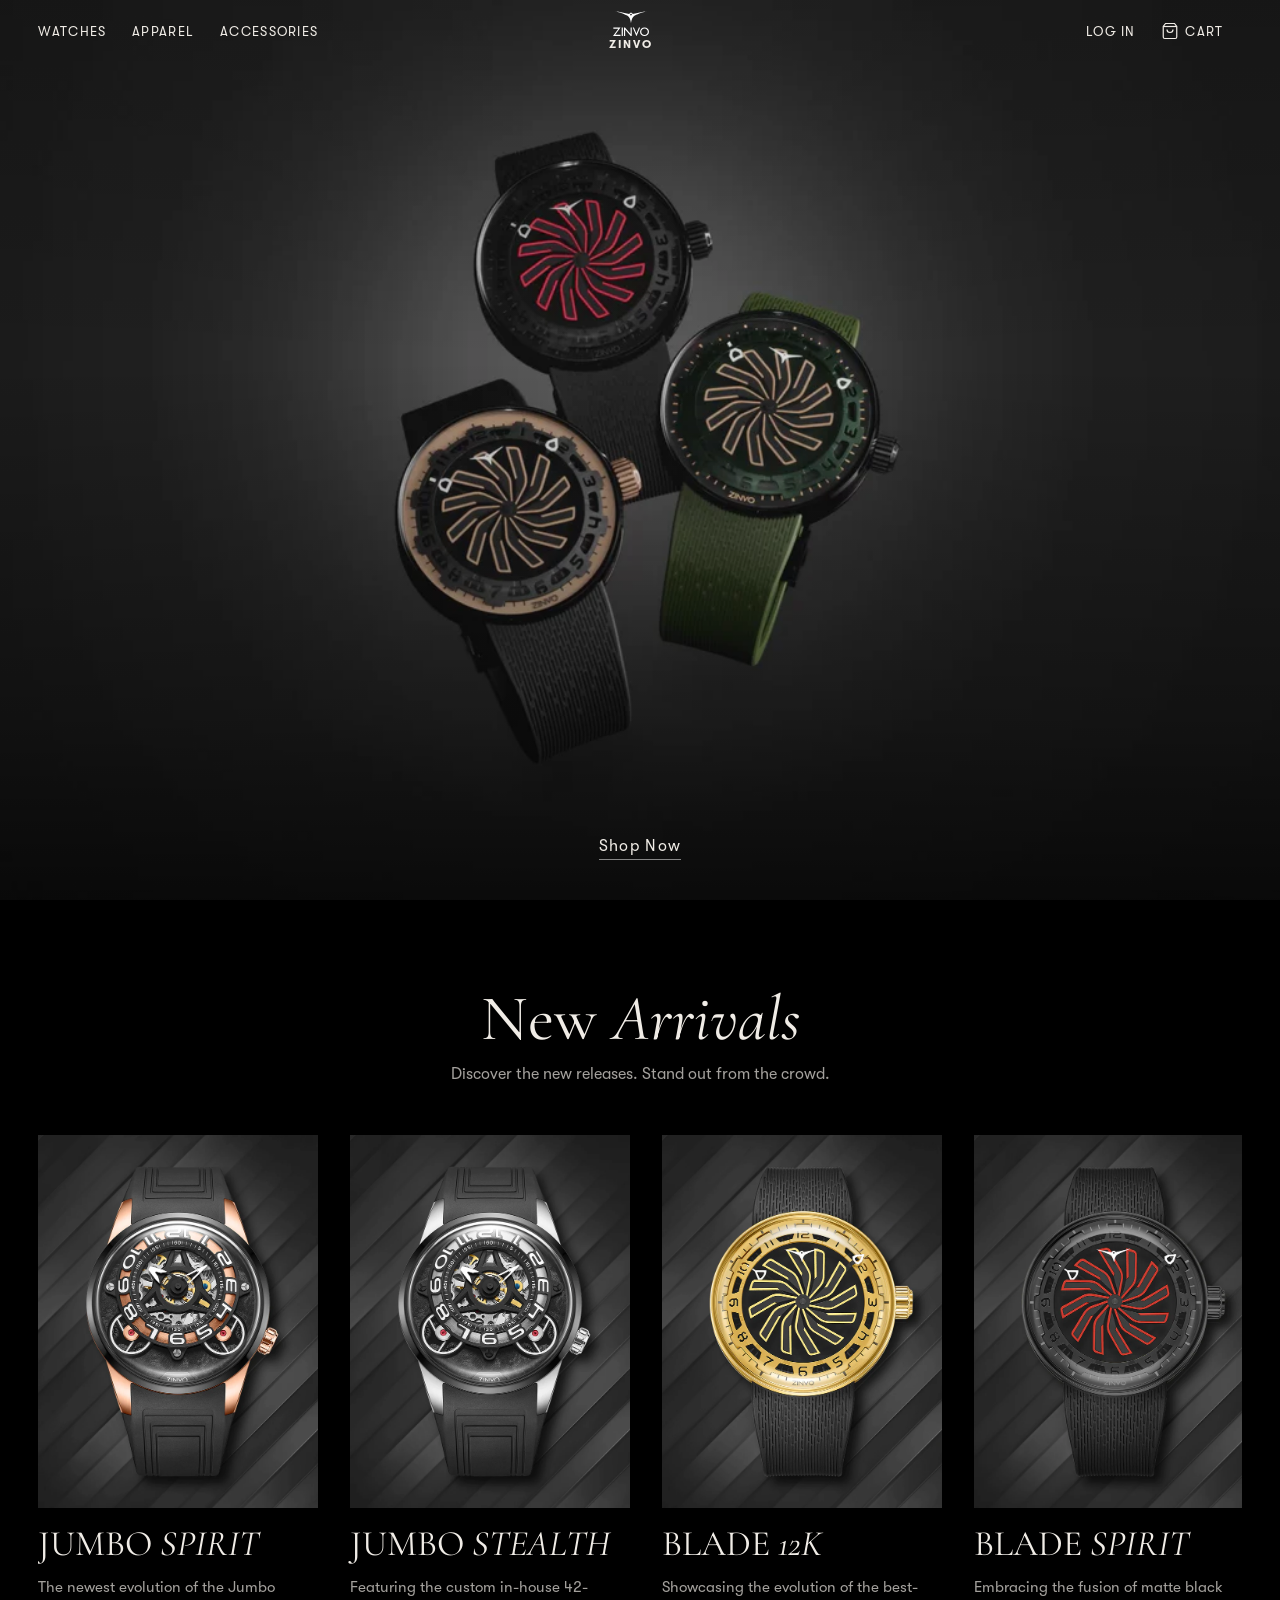
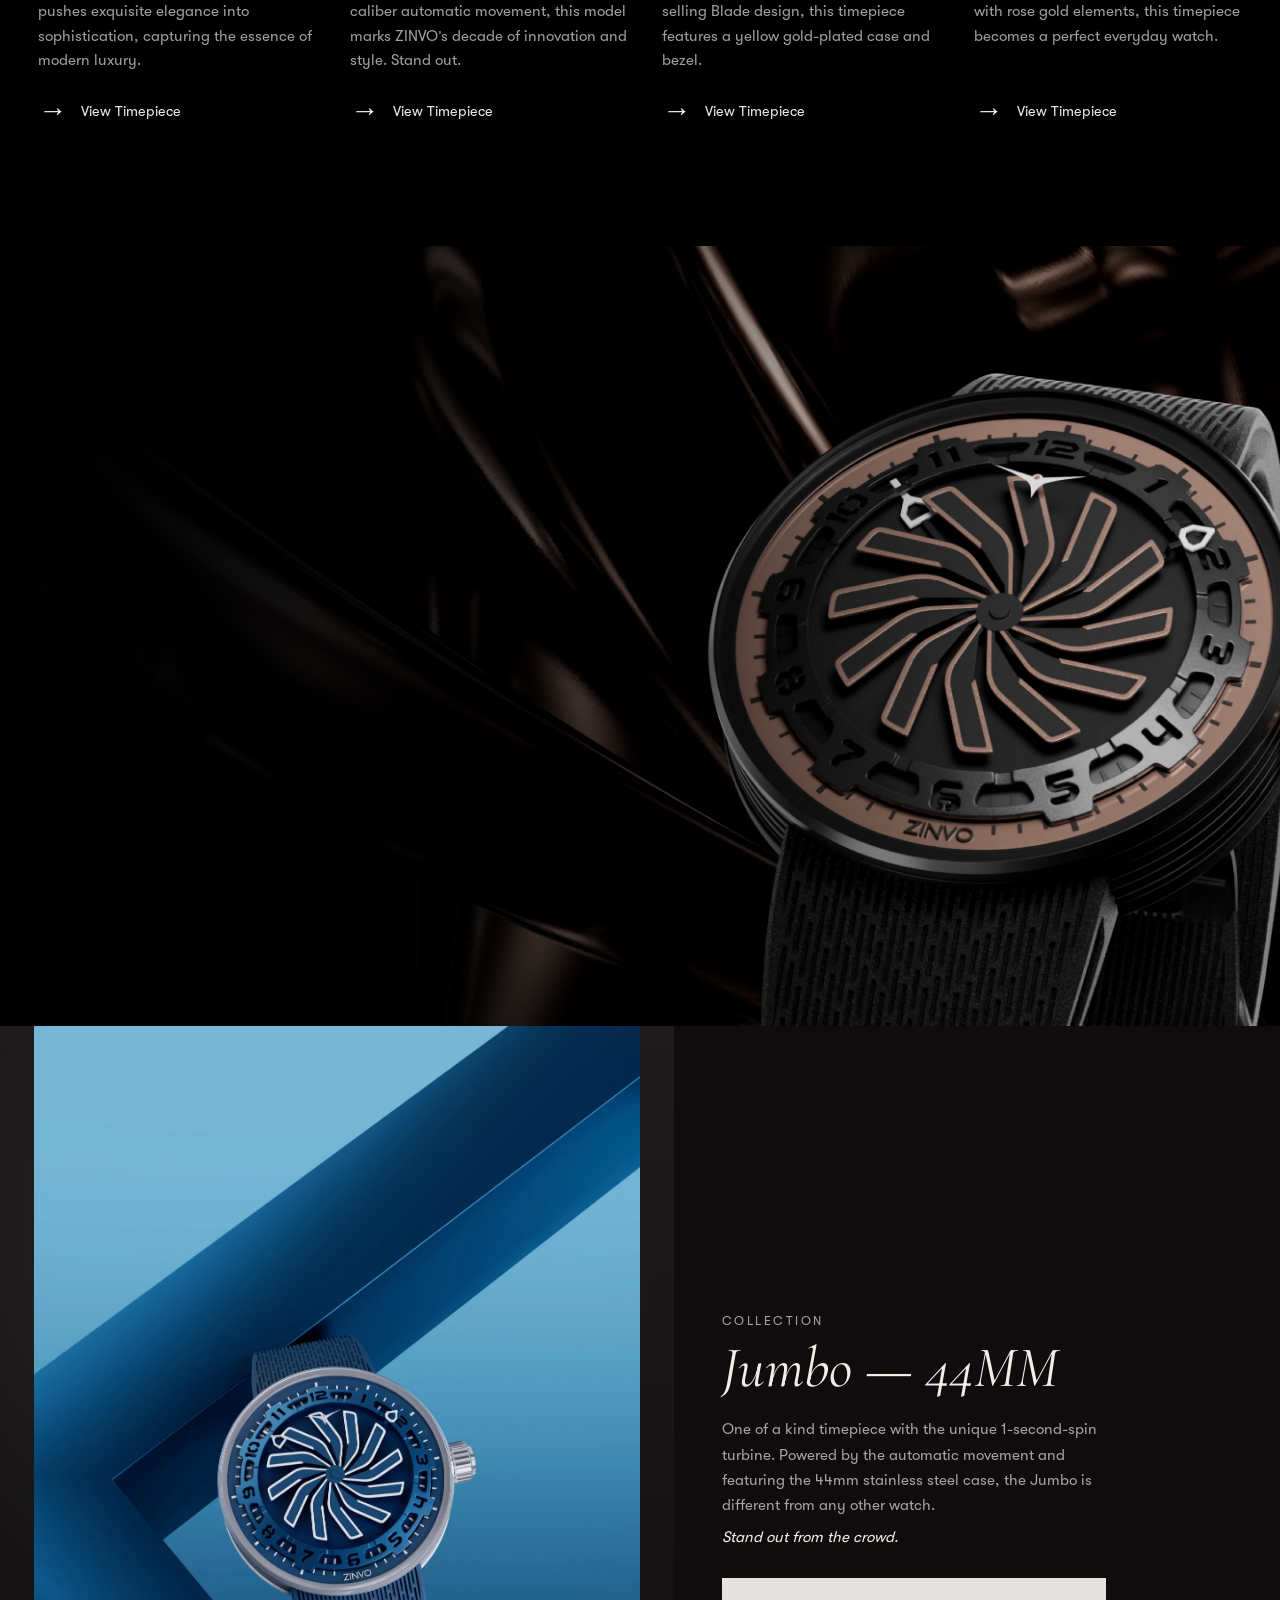
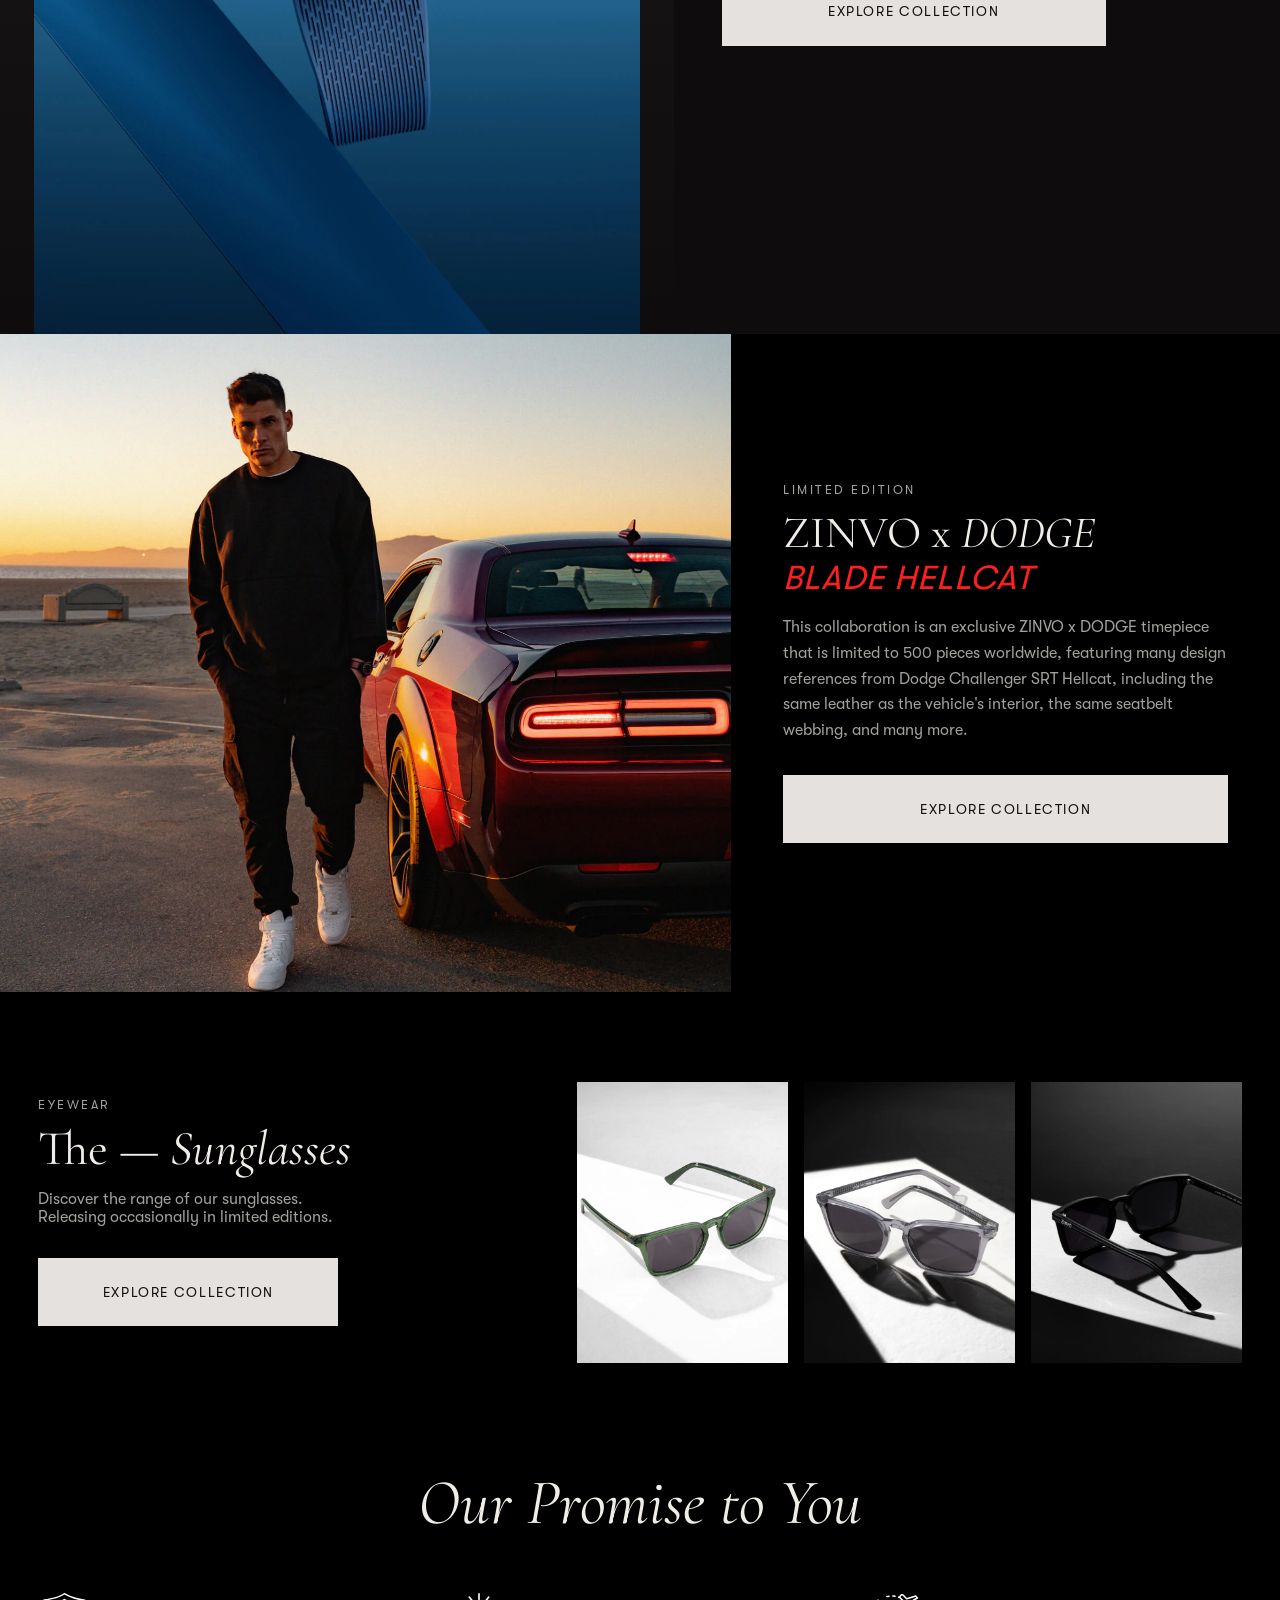
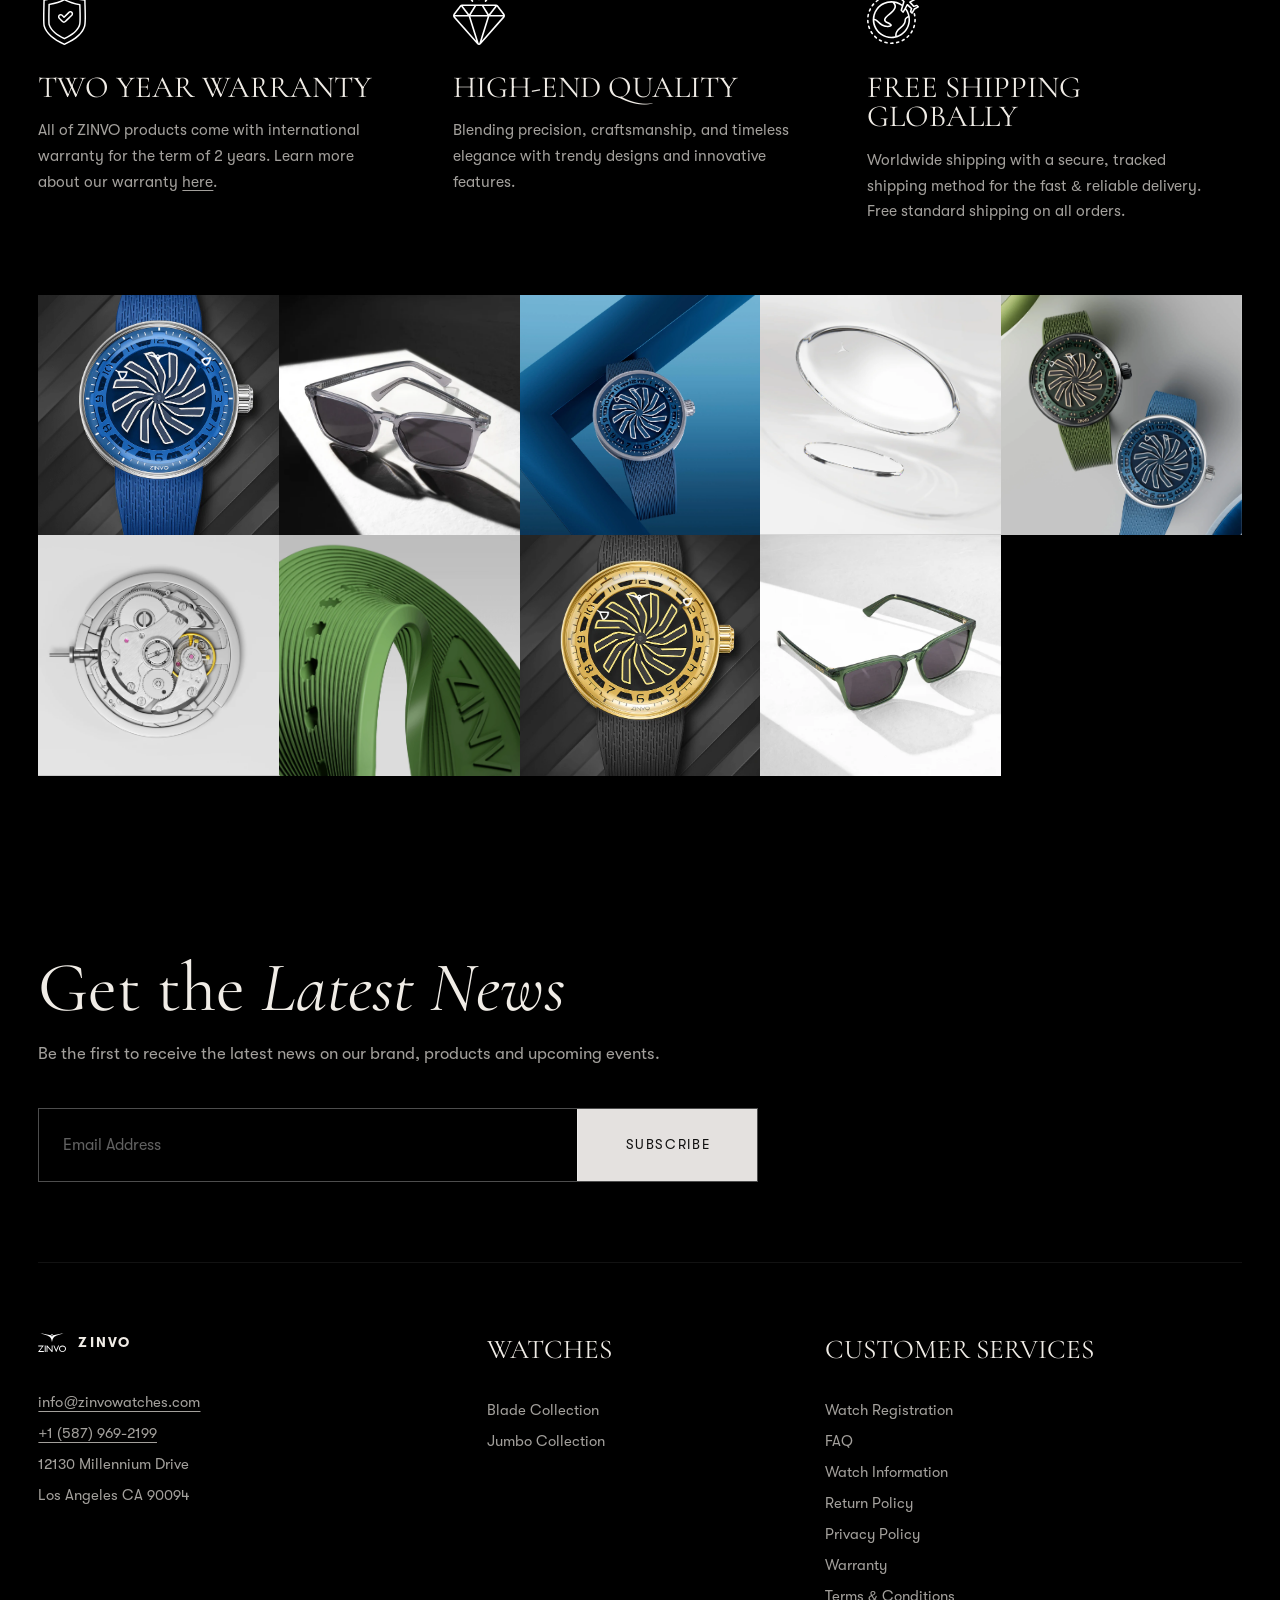
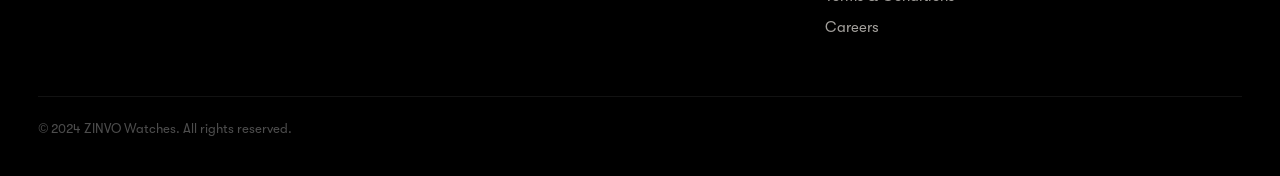
==== commit 809d9c31: "refactor: change banner and css style" ====
--- a/zenvo-watch-site/index.html
+++ b/zenvo-watch-site/index.html
@@ -54,26 +54,12 @@
   <main id="top">
 
     <!-- ═══ HERO ═══ -->
-    <section class="hero" aria-labelledby="hero-title">
+    <section class="hero" id="hero-title" aria-label="Hero">
       <div class="hero-bg">
-        <video class="hero-video" autoplay muted loop playsinline poster="assets/images/blade-12k.webp">
-          <source src="assets/images/poster.mp4" type="video/mp4" />
-        </video>
+        <img class="hero-bg-img" src="assets/images/banner.webp" alt="Three ZINVO turbine watches" />
         <div class="hero-overlay"></div>
       </div>
-
-      <div class="hero-content">
-        <div class="hero-stage">
-          <img class="hero-visual" src="assets/images/blade-12k.webp" alt="ZINVO Blade 12K watch" id="hero-title" />
-        </div>
-        <div class="hero-foot">
-          <p class="hero-tagline">Discover the new releases. Stand out from the crowd.</p>
-          <a href="#arrivals" class="hero-shop-link">
-            <span>Shop Now</span>
-            <svg width="16" height="16" viewBox="0 0 24 24" fill="none" stroke="currentColor" stroke-width="2" aria-hidden="true"><path d="M5 12h14M12 5l7 7-7 7"/></svg>
-          </a>
-        </div>
-      </div>
+      <a href="#arrivals" class="hero-shop-link">Shop Now</a>
     </section>
 
     <!-- ═══ NEW ARRIVALS ═══ -->
--- a/zenvo-watch-site/css/styles.css
+++ b/zenvo-watch-site/css/styles.css
@@ -148,12 +148,12 @@
 /* ═══ HERO ═══ */
 .hero {
   position: relative;
+  width: 100%;
+  min-height: 100vh;
   display: flex;
-  flex-direction: column;
-  align-items: center;
-  justify-content: flex-end;
-  min-height: 100vh;
-  padding-bottom: 60px;
+  align-items: flex-end;
+  justify-content: center;
+  padding-bottom: 40px;
   overflow: hidden;
 }
 .hero-bg {
@@ -161,73 +161,40 @@
   inset: 0;
   z-index: 0;
 }
-.hero-video {
-  width: 100%; height: 100%;
+.hero-bg-img {
+  width: 100%;
+  height: 100%;
   object-fit: cover;
-  opacity: 0.45;
+  object-position: center 40%;
+  animation: heroZoom 16s ease-in-out infinite alternate;
+}
+@keyframes heroZoom {
+  from { transform: scale(1.0); }
+  to   { transform: scale(1.06); }
 }
 .hero-overlay {
   position: absolute; inset: 0;
-  background:
-    radial-gradient(ellipse 60% 50% at 50% 40%, rgba(80,80,120,0.22), transparent 70%),
-    linear-gradient(180deg,
-      rgba(0,0,0,0.1) 0%,
-      rgba(0,0,0,0.05) 30%,
-      rgba(0,0,0,0.6) 72%,
-      rgba(0,0,0,0.96) 100%);
-}
-.hero-content {
+  background: linear-gradient(
+    180deg,
+    rgba(0,0,0,0.18) 0%,
+    rgba(0,0,0,0.0)  40%,
+    rgba(0,0,0,0.35) 80%,
+    rgba(0,0,0,0.65) 100%
+  );
+}
+.hero-shop-link {
   position: relative;
   z-index: 1;
-  display: flex;
-  flex-direction: column;
-  align-items: center;
-  width: 100%;
-  padding-top: var(--nav-h);
-}
-.hero-stage {
-  display: grid;
-  place-items: center;
-  flex: 1;
-  width: 100%;
-  padding: 40px 0 20px;
-}
-.hero-visual {
-  width: min(68vw, 1000px);
-  object-fit: contain;
-  filter: drop-shadow(0 40px 100px rgba(0,0,0,0.7));
-  animation: heroFloat 6s ease-in-out infinite;
-}
-@keyframes heroFloat {
-  0%, 100% { transform: translateY(0); }
-  50% { transform: translateY(-12px); }
-}
-.hero-foot {
-  display: flex;
-  flex-direction: column;
-  align-items: center;
-  gap: 24px;
-  text-align: center;
-  padding: 0 20px;
-}
-.hero-tagline {
-  font-size: clamp(0.9rem, 1.4vw, 1.1rem);
-  color: var(--muted);
-  letter-spacing: 0.06em;
-}
-.hero-shop-link {
-  display: inline-flex;
-  align-items: center;
-  gap: 10px;
-  padding: 14px 40px;
-  border: 1px solid rgba(255,255,255,0.35);
-  font-size: 0.85rem;
-  letter-spacing: 0.14em;
-  transition: background 0.25s, border-color 0.25s, color 0.25s;
+  font-size: 1rem;
+  letter-spacing: 0.08em;
+  color: var(--text);
+  padding-bottom: 4px;
+  border-bottom: 1px solid rgba(255,255,255,0.5);
+  transition: border-color 0.25s, opacity 0.25s;
 }
 .hero-shop-link:hover {
-  background: rgba(255,255,255,0.1);
-  border-color: rgba(255,255,255,0.7);
+  border-color: #fff;
+  opacity: 0.75;
 }
 
 /* ═══ ARRIVALS ═══ */
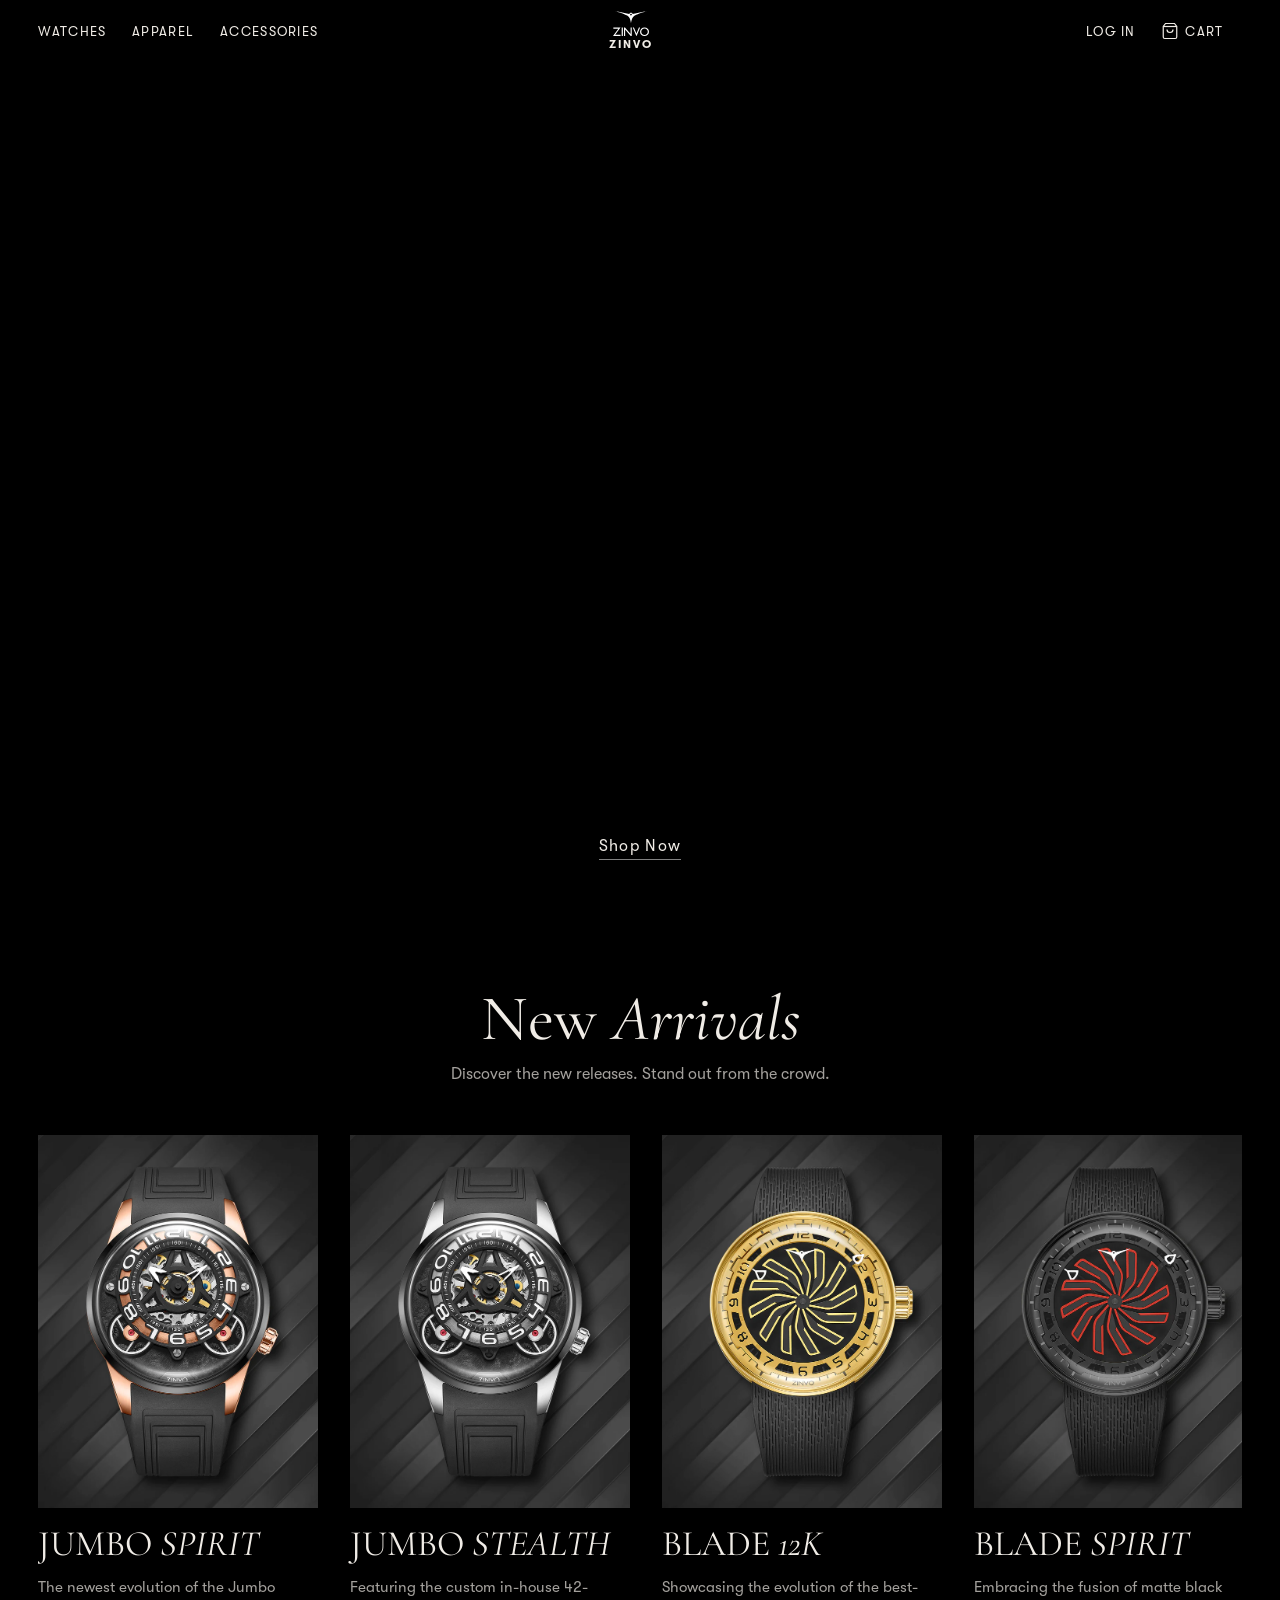
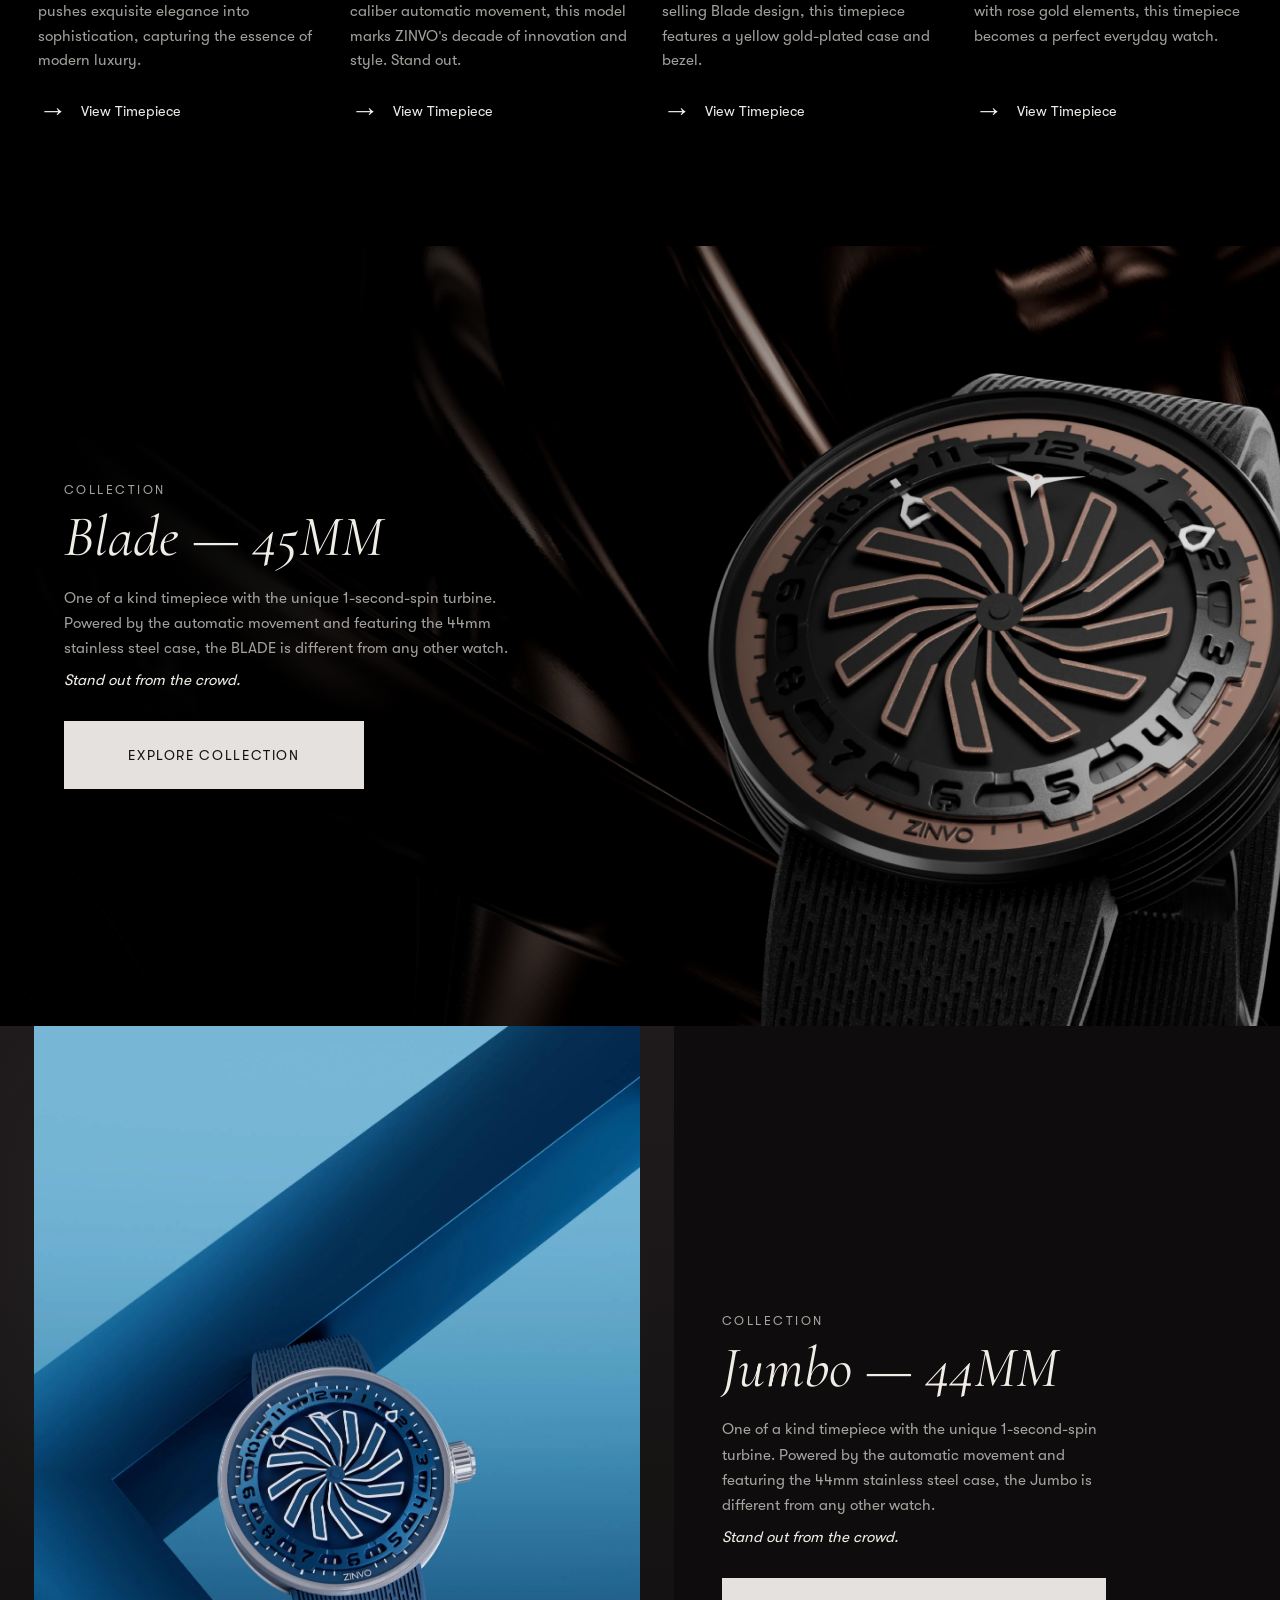
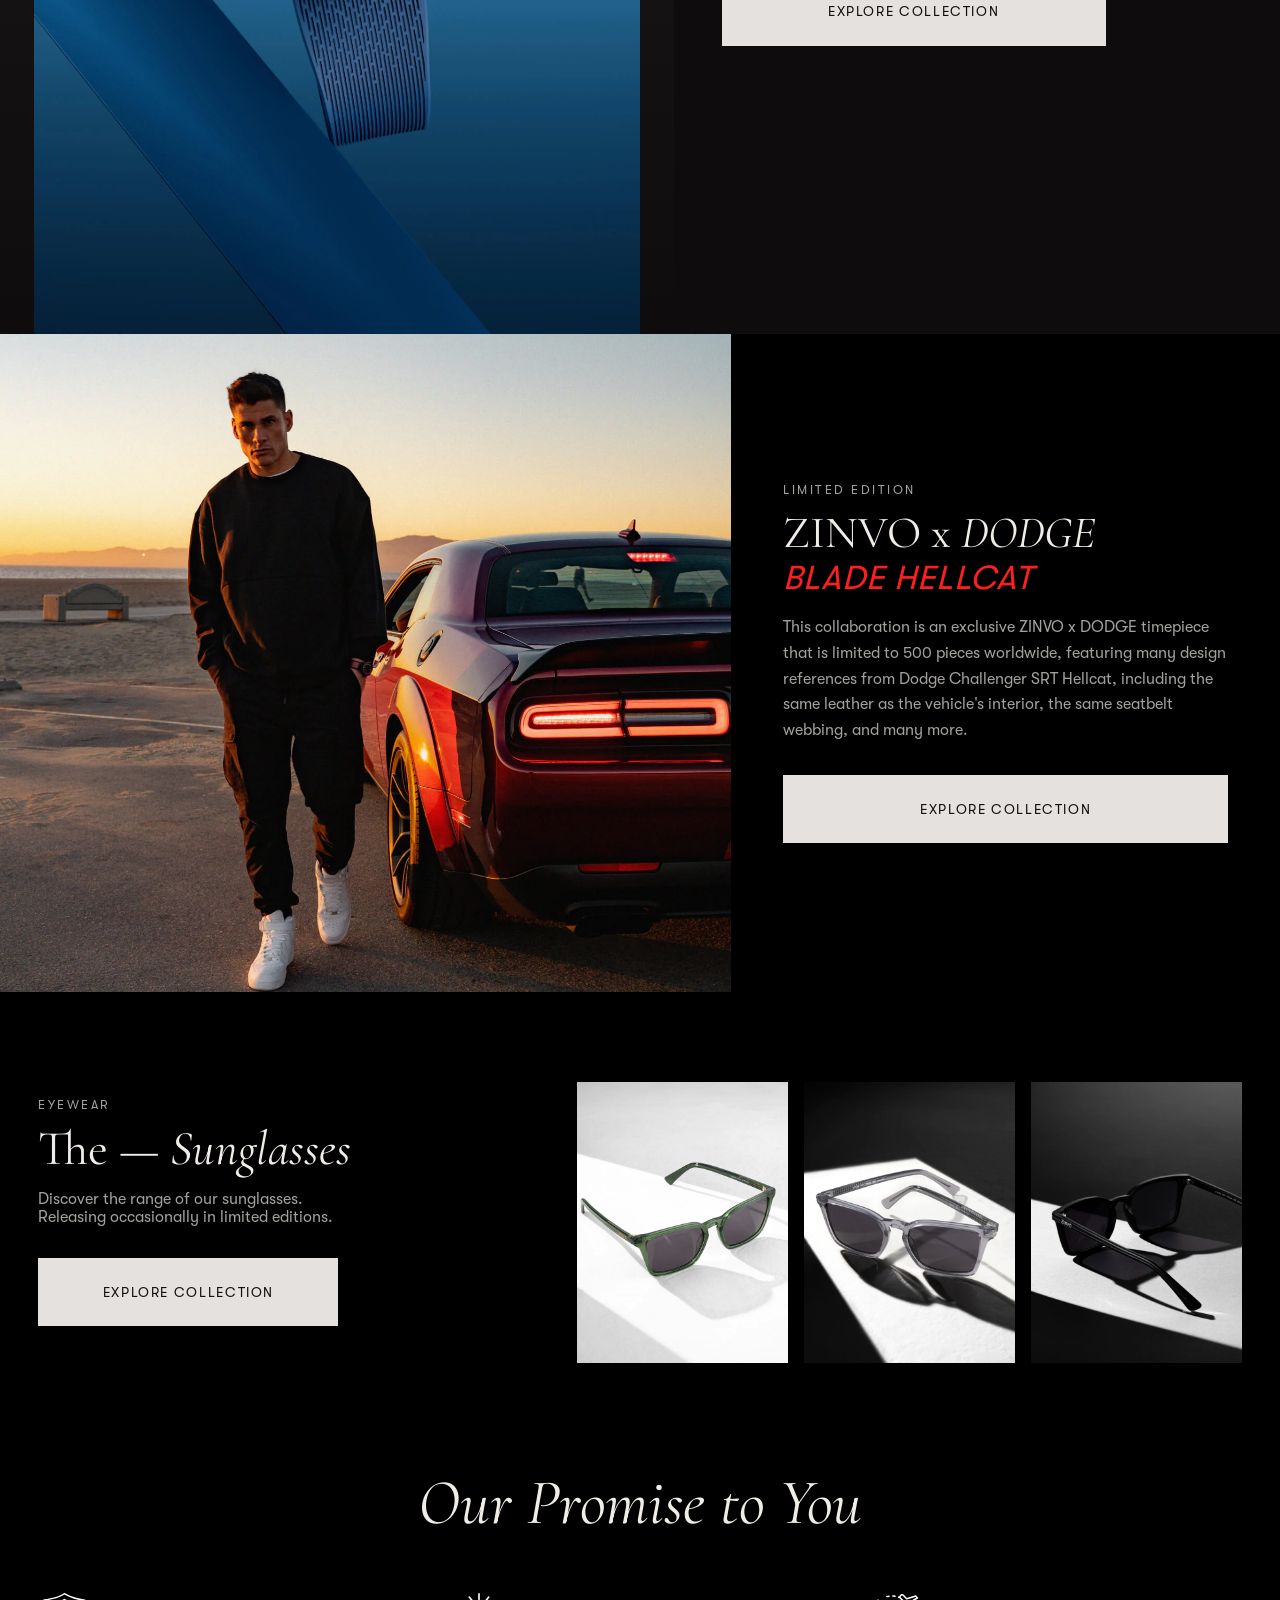
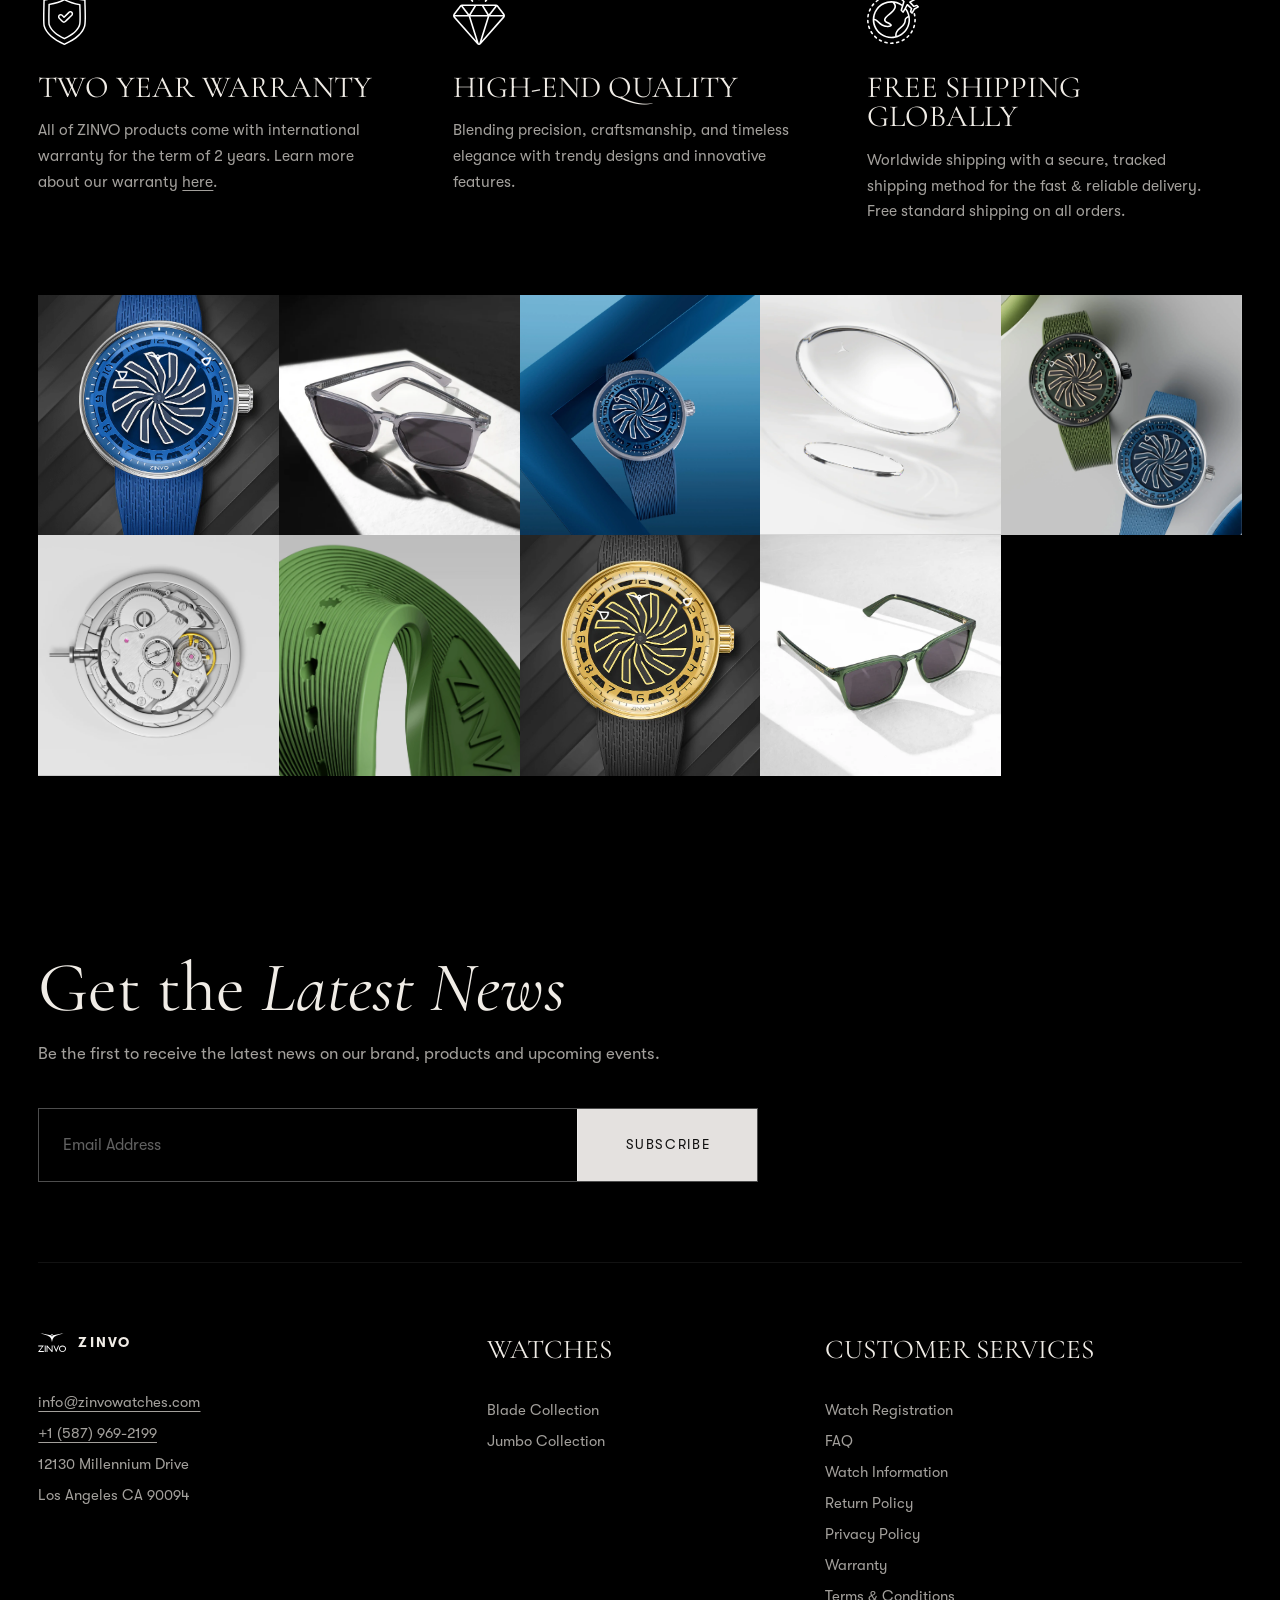
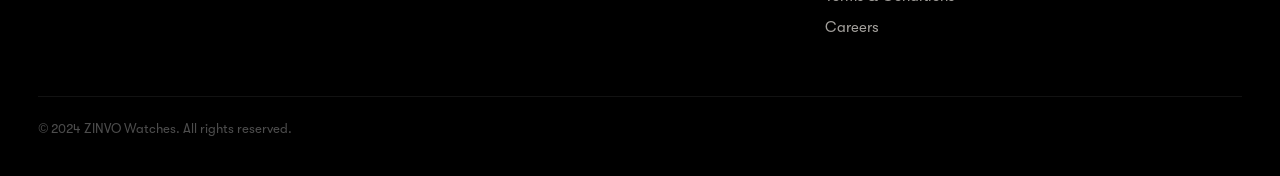
==== commit 5faa13e4: "feat: change cover banner to poster.mp4" ====
--- a/zenvo-watch-site/index.html
+++ b/zenvo-watch-site/index.html
@@ -56,7 +56,7 @@
     <!-- ═══ HERO ═══ -->
     <section class="hero" id="hero-title" aria-label="Hero">
       <div class="hero-bg">
-        <img class="hero-bg-img" src="assets/images/banner.webp" alt="Three ZINVO turbine watches" />
+        <video class="hero-bg-img" src="assets/images/poster.mp4" autoplay loop muted playsinline aria-hidden="true"></video>
         <div class="hero-overlay"></div>
       </div>
       <a href="#arrivals" class="hero-shop-link">Shop Now</a>
